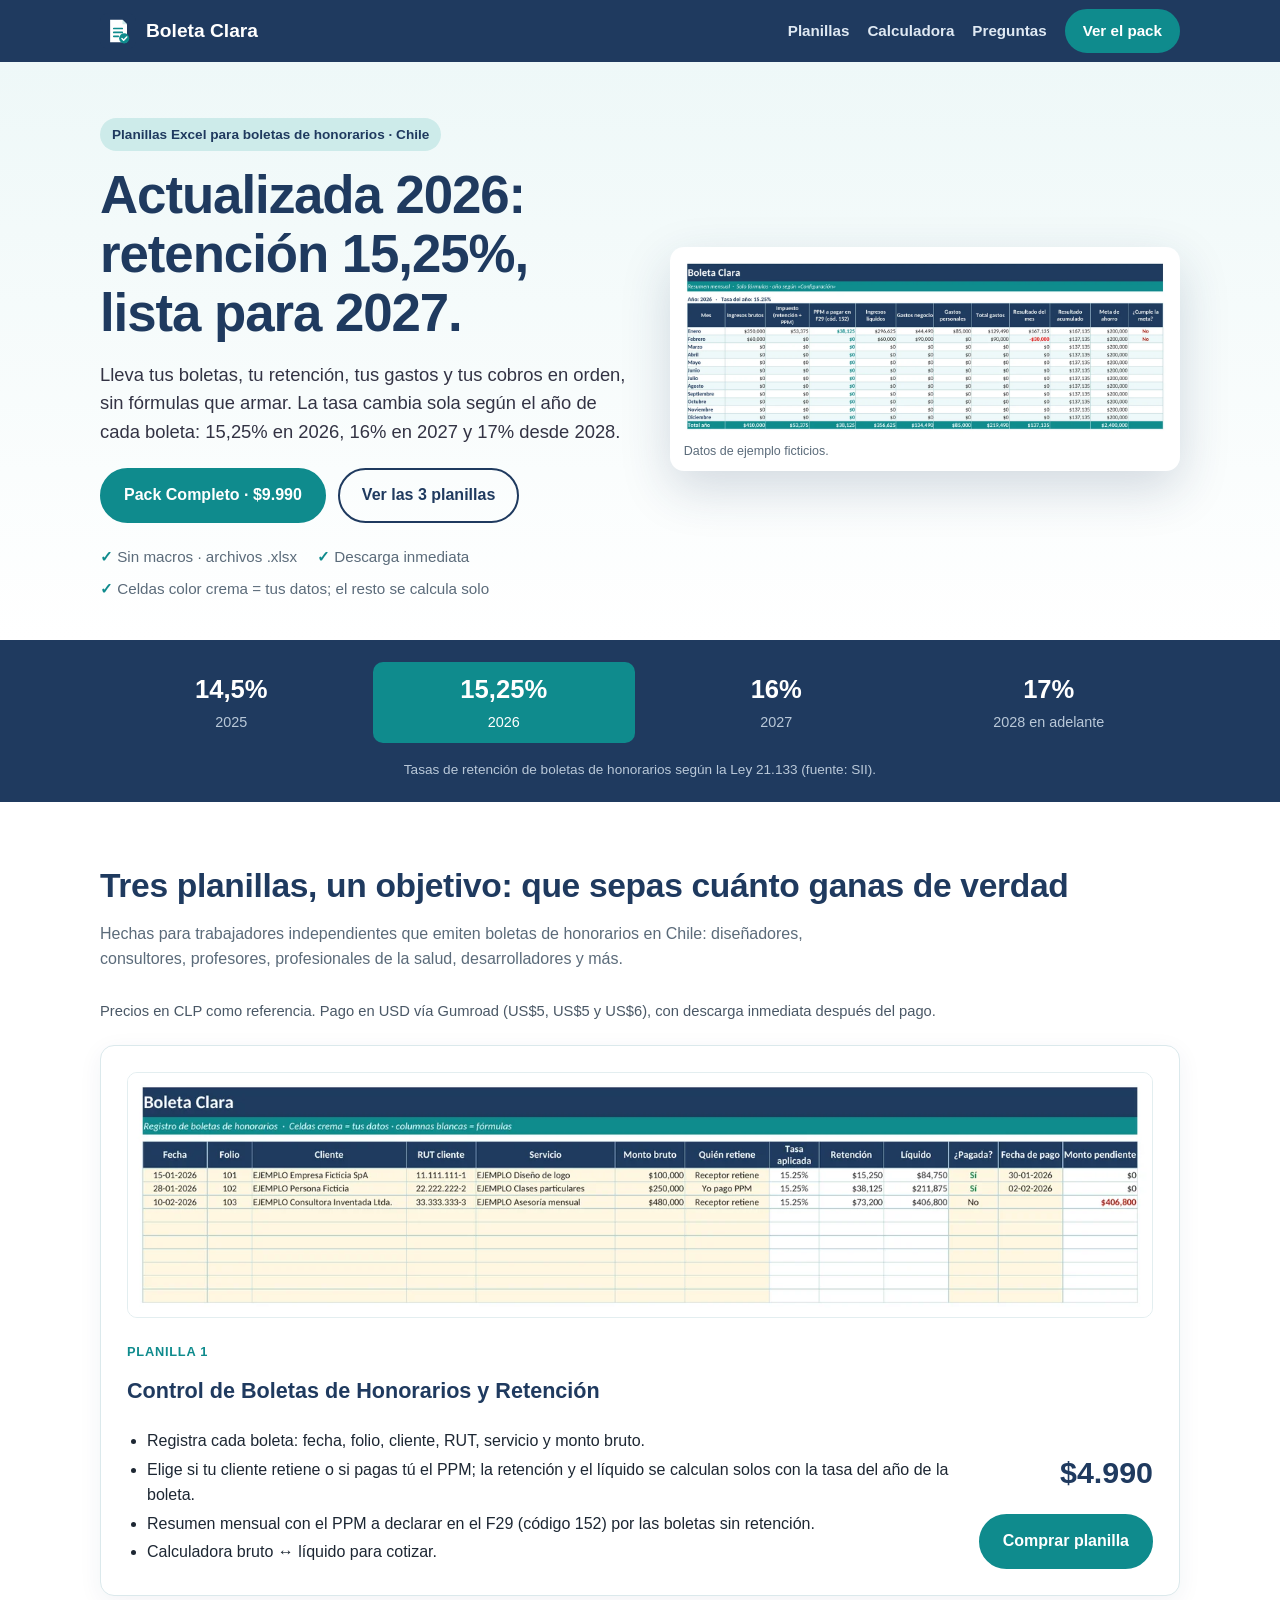
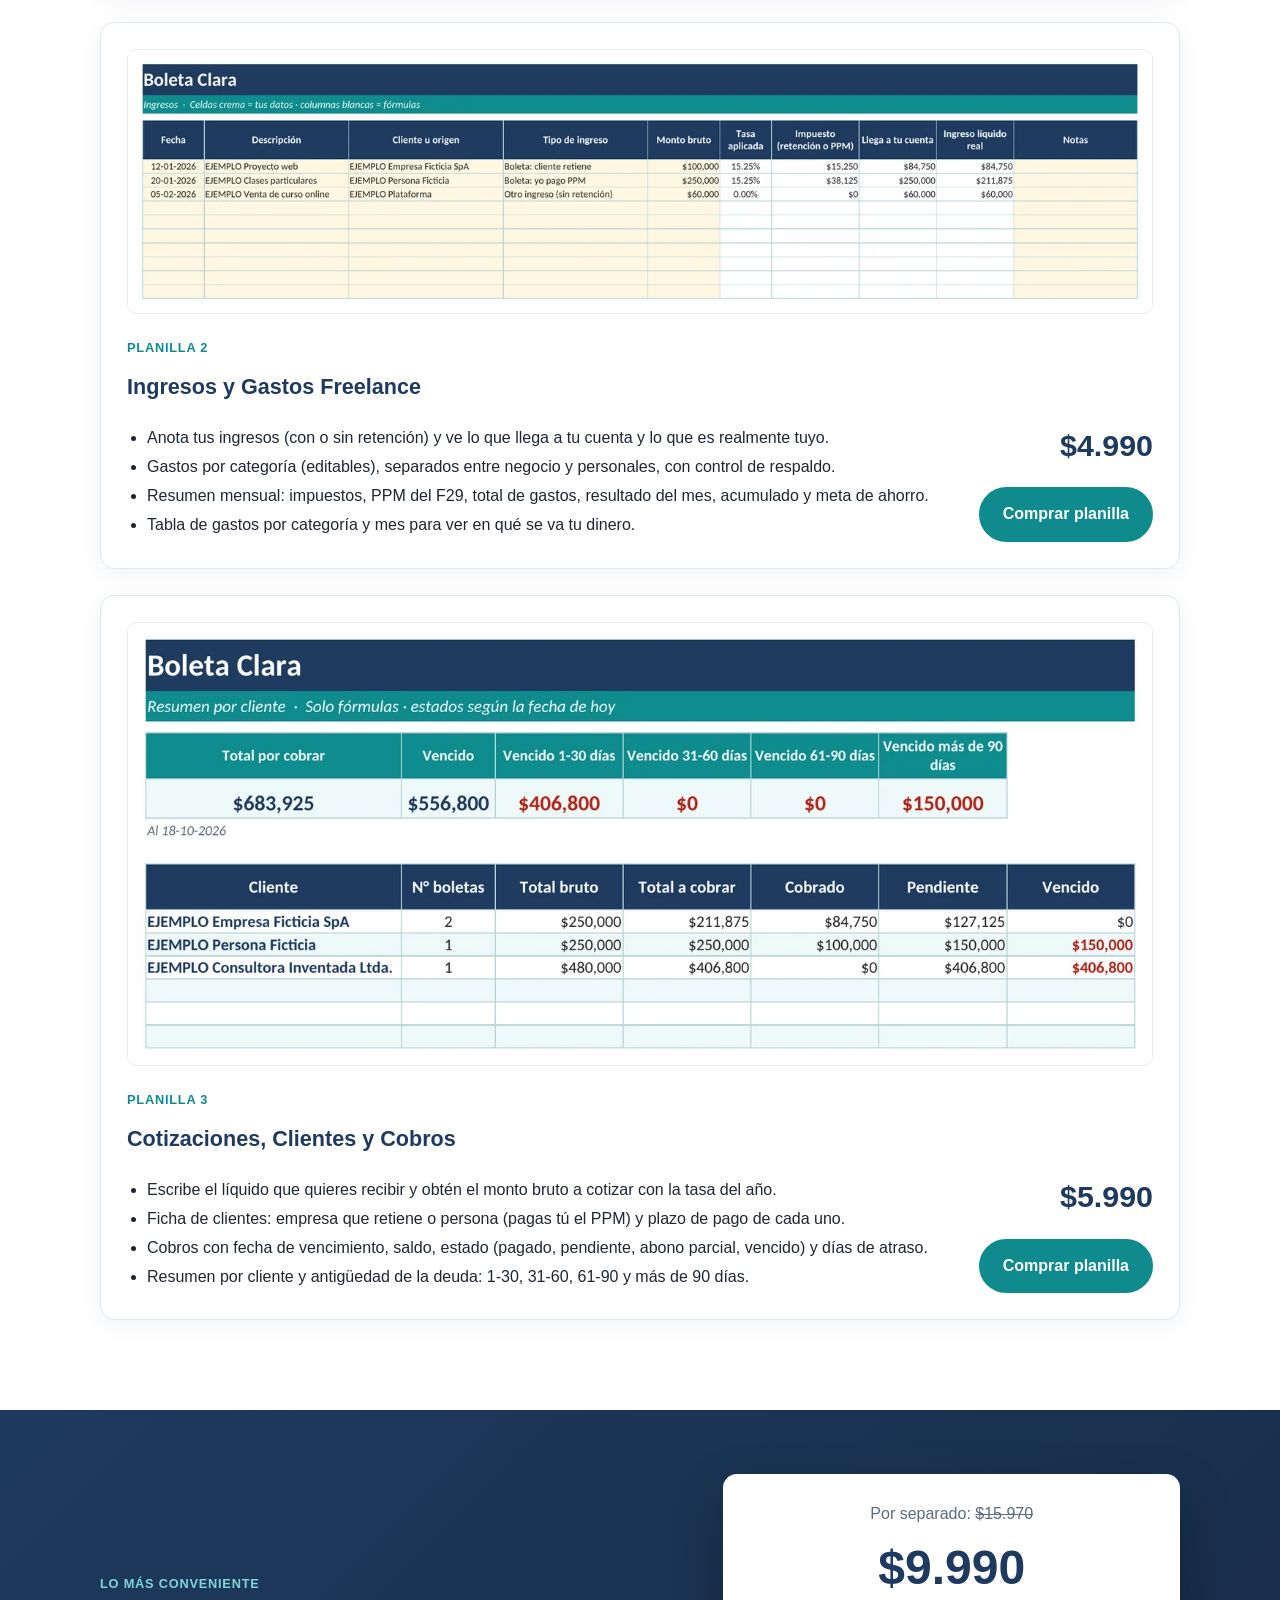
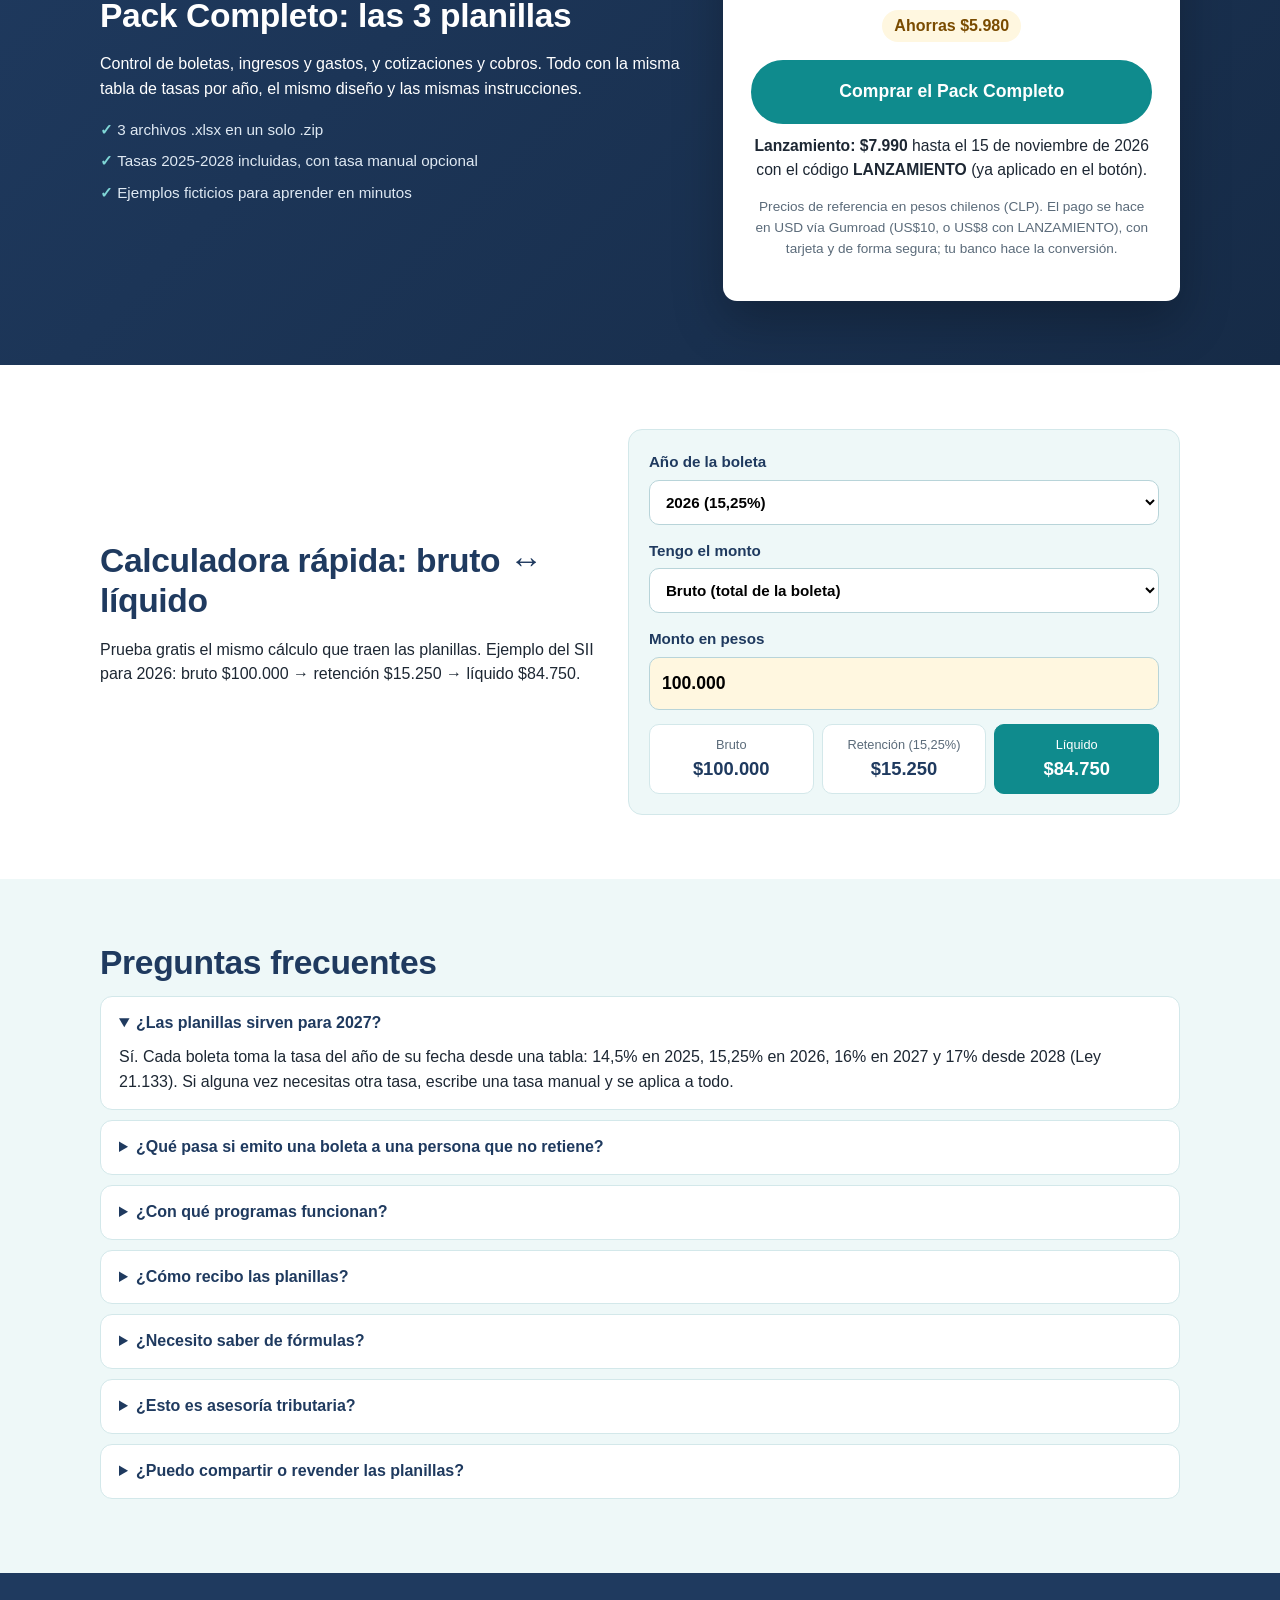
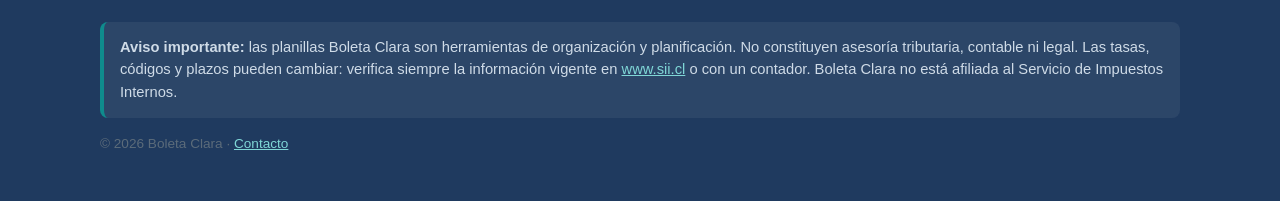
==== index.html @ db1ef675 "Boleta Clara: sitio inicial" ====
<!doctype html>
<html lang="es-CL">
<head>
<meta charset="utf-8">
<meta name="viewport" content="width=device-width, initial-scale=1">
<title>Planillas Excel para boletas de honorarios 2026 | Boleta Clara</title>
<meta name="description" content="Planillas Excel en español para trabajadores independientes en Chile: control de boletas de honorarios y retención 15,25% (2026), ingresos y gastos, cotizaciones y cobros. Listas para 2027.">
<meta name="keywords" content="planilla boleta de honorarios, retención honorarios 2026, calcular retención 15,25%, control de boletas excel, PPM F29 código 152, planilla ingresos y gastos freelance, cotización honorarios bruto líquido">
<meta name="robots" content="index, follow">
<meta name="theme-color" content="#1F3A5F">
<link rel="canonical" href="https://infinityprojecthq.github.io/boletaclara/">
<link rel="icon" href="favicon.svg" type="image/svg+xml">
<meta property="og:type" content="website">
<meta property="og:locale" content="es_CL">
<meta property="og:site_name" content="Boleta Clara">
<meta property="og:title" content="Boleta Clara · Planillas para boletas de honorarios 2026">
<meta property="og:description" content="Actualizada 2026: retención 15,25%, lista para 2027. Control de boletas, ingresos y gastos, cotizaciones y cobros en Excel.">
<meta property="og:url" content="https://infinityprojecthq.github.io/boletaclara/">
<meta property="og:image" content="https://infinityprojecthq.github.io/boletaclara/assets/og-image.png">
<meta property="og:image:width" content="1200">
<meta property="og:image:height" content="630">
<meta property="og:image:alt" content="Planillas Boleta Clara para boletas de honorarios">
<meta name="twitter:card" content="summary_large_image">
<meta name="twitter:title" content="Boleta Clara · Planillas para boletas de honorarios 2026">
<meta name="twitter:description" content="Actualizada 2026: retención 15,25%, lista para 2027.">
<meta name="twitter:image" content="https://infinityprojecthq.github.io/boletaclara/assets/og-image.png">
<link rel="stylesheet" href="assets/styles.css">
<script type="application/ld+json">
{
  "@context": "https://schema.org",
  "@graph": [
    {"@type": "Organization", "name": "Boleta Clara", "url": "https://infinityprojecthq.github.io/boletaclara/", "logo": "https://infinityprojecthq.github.io/boletaclara/assets/logo.svg"},
    {"@type": "Product", "name": "Control de Boletas de Honorarios y Retención", "brand": {"@type": "Brand", "name": "Boleta Clara"},
     "image": "https://infinityprojecthq.github.io/boletaclara/assets/preview-control-honorarios.png",
     "description": "Planilla Excel para registrar boletas de honorarios, calcular la retención por año (15,25% en 2026, 16% en 2027) y el PPM del F29.",
     "offers": {"@type": "Offer", "price": "4990", "priceCurrency": "CLP", "availability": "https://schema.org/InStock", "url": "https://infinityprojecthq.github.io/boletaclara/#control-honorarios"}},
    {"@type": "Product", "name": "Ingresos y Gastos Freelance", "brand": {"@type": "Brand", "name": "Boleta Clara"},
     "image": "https://infinityprojecthq.github.io/boletaclara/assets/preview-ingresos-gastos.png",
     "description": "Planilla Excel de ingresos, gastos, impuestos y ahorro mensual para trabajadores independientes en Chile.",
     "offers": {"@type": "Offer", "price": "4990", "priceCurrency": "CLP", "availability": "https://schema.org/InStock", "url": "https://infinityprojecthq.github.io/boletaclara/#ingresos-gastos"}},
    {"@type": "Product", "name": "Cotizaciones, Clientes y Cobros", "brand": {"@type": "Brand", "name": "Boleta Clara"},
     "image": "https://infinityprojecthq.github.io/boletaclara/assets/preview-clientes-cobros.png",
     "description": "Planilla Excel para cotizar en bruto desde el líquido que quieres recibir, registrar clientes y controlar cobros y atrasos.",
     "offers": {"@type": "Offer", "price": "5990", "priceCurrency": "CLP", "availability": "https://schema.org/InStock", "url": "https://infinityprojecthq.github.io/boletaclara/#clientes-cobros"}},
    {"@type": "Product", "name": "Pack Completo Boleta Clara (3 planillas)", "brand": {"@type": "Brand", "name": "Boleta Clara"},
     "image": "https://infinityprojecthq.github.io/boletaclara/assets/og-image.png",
     "description": "Las 3 planillas Boleta Clara: control de honorarios, ingresos y gastos, cotizaciones y cobros.",
     "offers": {"@type": "Offer", "price": "9990", "priceCurrency": "CLP", "availability": "https://schema.org/InStock", "url": "https://infinityprojecthq.github.io/boletaclara/#pack"}},
    {"@type": "FAQPage", "mainEntity": [
      {"@type": "Question", "name": "¿Las planillas sirven para 2027?", "acceptedAnswer": {"@type": "Answer", "text": "Sí. La tasa de retención se toma de una tabla por año según la fecha de cada boleta: 15,25% en 2026, 16% en 2027 y 17% desde 2028 (Ley 21.133). También puedes escribir una tasa manual si la necesitas."}},
      {"@type": "Question", "name": "¿Esto es asesoría tributaria?", "acceptedAnswer": {"@type": "Answer", "text": "No. Son herramientas de organización y planificación. Verifica siempre la información vigente en sii.cl o con un contador."}},
      {"@type": "Question", "name": "¿Tienen macros?", "acceptedAnswer": {"@type": "Answer", "text": "No. Son archivos .xlsx sin macros, con fórmulas y listas desplegables."}}
    ]}
  ]
}
</script>
</head>
<body>
<a class="skip" href="#productos">Ir a los productos</a>
<header class="topbar">
  <div class="wrap topbar__in">
    <a class="brand" href="#inicio" aria-label="Boleta Clara, inicio"><img src="assets/logo.svg" alt="" width="36" height="36"><span>Boleta Clara</span></a>
    <nav class="nav" aria-label="Secciones">
      <a href="#productos">Planillas</a><a href="#calculadora">Calculadora</a><a href="#faq">Preguntas</a>
      <a class="btn btn--small" href="#pack">Ver el pack</a>
    </nav>
  </div>
</header>

<main id="inicio">
  <section class="hero">
    <div class="wrap hero__in">
      <div class="hero__text">
        <p class="pill">Planillas Excel para boletas de honorarios · Chile</p>
        <h1>Actualizada 2026: retención 15,25%, lista para 2027.</h1>
        <p class="lead">Lleva tus boletas, tu retención, tus gastos y tus cobros en orden, sin fórmulas que armar. La tasa cambia sola según el año de cada boleta: 15,25% en 2026, 16% en 2027 y 17% desde 2028.</p>
        <div class="hero__cta">
          <a class="btn" href="#pack">Pack Completo · $9.990</a>
          <a class="btn btn--ghost" href="#productos">Ver las 3 planillas</a>
        </div>
        <ul class="ticks">
          <li>Sin macros · archivos .xlsx</li><li>Descarga inmediata</li><li>Celdas color crema = tus datos; el resto se calcula solo</li>
        </ul>
      </div>
      <figure class="hero__img">
        <picture><source srcset="assets/preview-ingresos-gastos-resumen.webp" type="image/webp"><img src="assets/preview-ingresos-gastos-resumen.png" alt="Resumen mensual de la planilla Ingresos y Gastos Freelance con impuestos, PPM, gastos y resultado" width="1400" height="512"></picture>
        <figcaption>Datos de ejemplo ficticios.</figcaption>
      </figure>
    </div>
  </section>

  <section class="strip" aria-label="Tasas de retención por año">
    <div class="wrap strip__in">
      <div><strong>14,5%</strong><span>2025</span></div>
      <div class="is-now"><strong>15,25%</strong><span>2026</span></div>
      <div><strong>16%</strong><span>2027</span></div>
      <div><strong>17%</strong><span>2028 en adelante</span></div>
      <p>Tasas de retención de boletas de honorarios según la Ley 21.133 (fuente: SII).</p>
    </div>
  </section>

  <section id="productos" class="section">
    <div class="wrap">
      <h2>Tres planillas, un objetivo: que sepas cuánto ganas de verdad</h2>
      <p class="section__lead">Hechas para trabajadores independientes que emiten boletas de honorarios en Chile: diseñadores, consultores, profesores, profesionales de la salud, desarrolladores y más.</p>
      <p class="pay-note">Precios en CLP como referencia. Pago en USD vía Gumroad (US$5, US$5 y US$6), con descarga inmediata después del pago.</p>

      <article class="product" id="control-honorarios">
        <div class="product__img"><picture><source srcset="assets/preview-control-honorarios.webp" type="image/webp"><img loading="lazy" src="assets/preview-control-honorarios.png" alt="Hoja Boletas: fecha, folio, cliente, monto bruto, tasa aplicada, retención, líquido y monto pendiente" width="1400" height="334"></picture></div>
        <div class="product__body">
          <p class="tag">Planilla 1</p>
          <h3>Control de Boletas de Honorarios y Retención</h3>
          <ul>
            <li>Registra cada boleta: fecha, folio, cliente, RUT, servicio y monto bruto.</li>
            <li>Elige si tu cliente retiene o si pagas tú el PPM; la retención y el líquido se calculan solos con la tasa del año de la boleta.</li>
            <li>Resumen mensual con el PPM a declarar en el F29 (código 152) por las boletas sin retención.</li>
            <li>Calculadora bruto ↔ líquido para cotizar.</li>
          </ul>
          <div class="buy"><span class="price">$4.990</span><a class="btn" href="https://infinityproject.gumroad.com/l/control-boletas-honorarios">Comprar planilla</a></div>
        </div>
      </article>

      <article class="product product--alt" id="ingresos-gastos">
        <div class="product__img"><picture><source srcset="assets/preview-ingresos-gastos.webp" type="image/webp"><img loading="lazy" src="assets/preview-ingresos-gastos.png" alt="Hoja Ingresos con tipo de ingreso, tasa aplicada, impuesto, lo que llega a tu cuenta e ingreso líquido real" width="1400" height="360"></picture></div>
        <div class="product__body">
          <p class="tag">Planilla 2</p>
          <h3>Ingresos y Gastos Freelance</h3>
          <ul>
            <li>Anota tus ingresos (con o sin retención) y ve lo que llega a tu cuenta y lo que es realmente tuyo.</li>
            <li>Gastos por categoría (editables), separados entre negocio y personales, con control de respaldo.</li>
            <li>Resumen mensual: impuestos, PPM del F29, total de gastos, resultado del mes, acumulado y meta de ahorro.</li>
            <li>Tabla de gastos por categoría y mes para ver en qué se va tu dinero.</li>
          </ul>
          <div class="buy"><span class="price">$4.990</span><a class="btn" href="https://infinityproject.gumroad.com/l/ingresos-gastos-freelance">Comprar planilla</a></div>
        </div>
      </article>

      <article class="product" id="clientes-cobros">
        <div class="product__img"><picture><source srcset="assets/preview-clientes-cobros-resumen.webp" type="image/webp"><img loading="lazy" src="assets/preview-clientes-cobros-resumen.png" alt="Resumen por cliente con total por cobrar, vencido y antigüedad de la deuda" width="1400" height="605"></picture></div>
        <div class="product__body">
          <p class="tag">Planilla 3</p>
          <h3>Cotizaciones, Clientes y Cobros</h3>
          <ul>
            <li>Escribe el líquido que quieres recibir y obtén el monto bruto a cotizar con la tasa del año.</li>
            <li>Ficha de clientes: empresa que retiene o persona (pagas tú el PPM) y plazo de pago de cada uno.</li>
            <li>Cobros con fecha de vencimiento, saldo, estado (pagado, pendiente, abono parcial, vencido) y días de atraso.</li>
            <li>Resumen por cliente y antigüedad de la deuda: 1-30, 31-60, 61-90 y más de 90 días.</li>
          </ul>
          <div class="buy"><span class="price">$5.990</span><a class="btn" href="https://infinityproject.gumroad.com/l/cotizaciones-clientes-cobros">Comprar planilla</a></div>
        </div>
      </article>
    </div>
  </section>

  <section id="pack" class="section pack">
    <div class="wrap pack__in">
      <div>
        <p class="tag tag--light">Lo más conveniente</p>
        <h2>Pack Completo: las 3 planillas</h2>
        <p>Control de boletas, ingresos y gastos, y cotizaciones y cobros. Todo con la misma tabla de tasas por año, el mismo diseño y las mismas instrucciones.</p>
        <ul class="ticks ticks--light"><li>3 archivos .xlsx en un solo .zip</li><li>Tasas 2025-2028 incluidas, con tasa manual opcional</li><li>Ejemplos ficticios para aprender en minutos</li></ul>
      </div>
      <div class="pack__card">
        <p class="pack__old">Por separado: <s>$15.970</s></p>
        <p class="pack__price">$9.990</p>
        <p class="pack__save">Ahorras $5.980</p>
        <a class="btn btn--big" href="https://infinityproject.gumroad.com/l/pack-completo?code=LANZAMIENTO">Comprar el Pack Completo</a>
        <p class="pack__launch"><strong>Lanzamiento: $7.990</strong> hasta el 15 de noviembre de 2026 con el código <strong>LANZAMIENTO</strong> (ya aplicado en el botón).</p>
        <p class="small">Precios de referencia en pesos chilenos (CLP). El pago se hace en USD vía Gumroad (US$10, o US$8 con LANZAMIENTO), con tarjeta y de forma segura; tu banco hace la conversión.</p>
      </div>
    </div>
  </section>

  <section id="calculadora" class="section">
    <div class="wrap calc">
      <div>
        <h2>Calculadora rápida: bruto ↔ líquido</h2>
        <p>Prueba gratis el mismo cálculo que traen las planillas. Ejemplo del SII para 2026: bruto $100.000 → retención $15.250 → líquido $84.750.</p>
      </div>
      <form class="calc__form" onsubmit="return false" aria-label="Calculadora de boleta de honorarios">
        <label>Año de la boleta
          <select id="c-year"><option value="2025">2025 (14,5%)</option><option value="2026" selected>2026 (15,25%)</option><option value="2027">2027 (16%)</option><option value="2028">2028 o después (17%)</option></select>
        </label>
        <label>Tengo el monto
          <select id="c-mode"><option value="gross">Bruto (total de la boleta)</option><option value="net">Líquido (lo que quiero recibir)</option></select>
        </label>
        <label>Monto en pesos
          <input id="c-amount" type="text" inputmode="numeric" value="100.000" autocomplete="off">
        </label>
        <output id="c-out" class="calc__out" aria-live="polite"></output>
      </form>
    </div>
  </section>

  <section id="faq" class="section section--soft">
    <div class="wrap faq">
      <h2>Preguntas frecuentes</h2>
      <details open><summary>¿Las planillas sirven para 2027?</summary><p>Sí. Cada boleta toma la tasa del año de su fecha desde una tabla: 14,5% en 2025, 15,25% en 2026, 16% en 2027 y 17% desde 2028 (Ley 21.133). Si alguna vez necesitas otra tasa, escribe una tasa manual y se aplica a todo.</p></details>
      <details><summary>¿Qué pasa si emito una boleta a una persona que no retiene?</summary><p>Marcas «Yo pago PPM». La planilla separa ese monto y lo suma en el resumen mensual como PPM a declarar y pagar en tu Formulario 29 (código 152).</p></details>
      <details><summary>¿Con qué programas funcionan?</summary><p>Son archivos .xlsx sin macros, hechos para Microsoft Excel. También se abren en LibreOffice Calc y puedes subirlos a Google Sheets; algunos formatos pueden verse un poco distinto.</p></details>
      <details><summary>¿Cómo recibo las planillas?</summary><p>El pago se hace en Gumroad, en dólares (USD), y ahí mismo recibes el enlace de descarga, también por correo. Las planillas vienen con instrucciones en español y filas de ejemplo ficticias que puedes borrar.</p></details>
      <details><summary>¿Necesito saber de fórmulas?</summary><p>No. Escribes solo en las celdas color crema; las tasas, retenciones, resúmenes y estados se calculan solos.</p></details>
      <details><summary>¿Esto es asesoría tributaria?</summary><p>No. Son herramientas de organización y planificación. Revisa siempre la información vigente en <a href="https://www.sii.cl" rel="noopener" target="_blank">sii.cl</a> o con un contador antes de declarar o pagar impuestos.</p></details>
      <details><summary>¿Puedo compartir o revender las planillas?</summary><p>Son para tu uso personal o el de tu negocio. Por favor no las compartas ni las revendas.</p></details>
    </div>
  </section>
</main>

<footer class="footer">
  <div class="wrap">
    <p class="disclaimer"><strong>Aviso importante:</strong> las planillas Boleta Clara son herramientas de organización y planificación. No constituyen asesoría tributaria, contable ni legal. Las tasas, códigos y plazos pueden cambiar: verifica siempre la información vigente en <a href="https://www.sii.cl" rel="noopener" target="_blank">www.sii.cl</a> o con un contador. Boleta Clara no está afiliada al Servicio de Impuestos Internos.</p>
    <p class="small">© <span id="y">2026</span> Boleta Clara · <a href="mailto:infinityprojecthq@gmail.com">Contacto</a></p>
  </div>
</footer>
<script src="assets/calc.js" defer></script>
</body>
</html>
---- assets/styles.css ----
:root{--navy:#1F3A5F;--navy-d:#162B47;--teal:#0F8B8D;--teal-l:#CDEBEA;--teal-xl:#EEF8F8;--cream:#FFF7E0;--ink:#1d2733;--grey:#5B6B7A;--r:14px}
*{box-sizing:border-box}html{scroll-behavior:smooth}
body{margin:0;font-family:Inter,"Segoe UI",Roboto,Helvetica,Arial,sans-serif;color:var(--ink);line-height:1.55;background:#fff}
img{max-width:100%;height:auto;display:block}a{color:var(--teal)}
.wrap{max-width:1120px;margin:0 auto;padding:0 20px}
.skip{position:absolute;left:-999px}.skip:focus{left:8px;top:8px;background:#fff;padding:8px;z-index:9}
.topbar{position:sticky;top:0;z-index:5;background:var(--navy);color:#fff}
.topbar__in{display:flex;align-items:center;justify-content:space-between;height:62px}
.brand{display:flex;align-items:center;gap:10px;color:#fff;text-decoration:none;font-weight:800;font-size:1.2rem}
.nav{display:flex;align-items:center;gap:18px}.nav a{color:#dfe9f3;text-decoration:none;font-weight:600;font-size:.95rem}
.nav a:hover{color:#fff}
.btn{display:inline-block;background:var(--teal);color:#fff!important;text-decoration:none;font-weight:700;padding:13px 22px;border-radius:999px;border:2px solid var(--teal);transition:.15s}
.btn:hover{background:#0c7476;border-color:#0c7476;transform:translateY(-1px)}
.btn--ghost{background:transparent;color:var(--navy)!important;border-color:var(--navy)}.btn--ghost:hover{background:var(--navy);color:#fff!important}
.btn--small{padding:8px 16px;font-size:.9rem}.btn--big{padding:16px 28px;font-size:1.1rem;width:100%;text-align:center}
.hero{background:linear-gradient(180deg,var(--teal-xl),#fff);padding:56px 0 40px}
.hero__in{display:grid;grid-template-columns:1fr;gap:34px}
.pill{display:inline-block;background:var(--teal-l);color:var(--navy);font-weight:700;font-size:.85rem;padding:6px 12px;border-radius:999px;margin:0 0 14px}
h1{font-size:clamp(2rem,4.6vw,3.3rem);line-height:1.12;color:var(--navy);margin:0 0 16px;letter-spacing:-.02em}
h2{font-size:clamp(1.5rem,3vw,2.1rem);color:var(--navy);line-height:1.2;margin:0 0 12px;letter-spacing:-.01em}
h3{font-size:1.35rem;color:var(--navy);margin:4px 0 10px}
.lead{font-size:1.15rem;color:#334;max-width:46em}
.hero__cta{display:flex;flex-wrap:wrap;gap:12px;margin:22px 0}
.ticks{list-style:none;padding:0;margin:0;display:flex;flex-wrap:wrap;gap:8px 20px;color:var(--grey);font-size:.95rem}
.ticks li::before{content:"✓ ";color:var(--teal);font-weight:800}
.ticks--light{color:#dfe9f3;flex-direction:column}.ticks--light li::before{color:#7fd6d6}
.hero__img{margin:0;background:#fff;border-radius:var(--r);box-shadow:0 18px 50px rgba(31,58,95,.18);padding:10px;overflow:hidden}
.hero__img figcaption{font-size:.78rem;color:var(--grey);padding:6px 4px 0}
.strip{background:var(--navy);color:#fff;padding:22px 0}
.strip__in{display:grid;grid-template-columns:repeat(4,1fr);gap:10px;text-align:center}
.strip__in div{padding:8px;border-radius:10px}.strip__in strong{display:block;font-size:1.6rem}.strip__in span{color:#b9c8d8;font-size:.9rem}
.strip__in .is-now{background:var(--teal)}.strip__in .is-now span{color:#fff}
.strip__in p{grid-column:1/-1;margin:6px 0 0;font-size:.85rem;color:#b9c8d8}
.section{padding:64px 0}.section--soft{background:var(--teal-xl)}.section__lead{color:var(--grey);max-width:48em;margin-bottom:34px}
.product{display:grid;grid-template-columns:1fr;gap:24px;align-items:center;background:#fff;border:1px solid #dbe9ec;border-radius:var(--r);padding:20px;margin:0 0 26px;box-shadow:0 6px 24px rgba(31,58,95,.06)}
.product__img{border-radius:10px;overflow:hidden;border:1px solid #e3eef0}
.product ul{padding-left:20px;margin:0 0 18px}.product li{margin:4px 0}
.tag{display:inline-block;margin:0;font-size:.8rem;font-weight:800;text-transform:uppercase;letter-spacing:.06em;color:var(--teal)}
.tag--light{color:#7fd6d6}
.buy{display:flex;align-items:center;gap:18px;flex-wrap:wrap}
.price{font-size:1.9rem;font-weight:800;color:var(--navy)}
.pack{background:linear-gradient(135deg,var(--navy),var(--navy-d));color:#fff}.pack h2{color:#fff}
.pack__in{display:grid;grid-template-columns:1fr;gap:30px;align-items:center}
.pack__card{background:#fff;color:var(--ink);border-radius:var(--r);padding:28px;text-align:center;box-shadow:0 20px 50px rgba(0,0,0,.25)}
.pack__old{margin:0;color:var(--grey)}.pack__price{font-size:3rem;font-weight:800;color:var(--navy);margin:4px 0}
.pack__save{display:inline-block;background:var(--cream);color:#7A4B00;font-weight:800;padding:4px 12px;border-radius:999px;margin:0 0 18px}
.small{font-size:.85rem;color:var(--grey)}
.calc{display:grid;grid-template-columns:1fr;gap:26px}
.calc__form{background:var(--teal-xl);border:1px solid #d3e8ea;border-radius:var(--r);padding:20px;display:grid;gap:14px}
.calc__form label{display:grid;gap:6px;font-weight:700;color:var(--navy);font-size:.95rem}
.calc__form select,.calc__form input{font:inherit;padding:12px;border:1px solid #b8d4d9;border-radius:10px;background:#fff;width:100%}
.calc__form input{background:var(--cream);font-weight:700;font-size:1.1rem}
.calc__out{display:grid;grid-template-columns:repeat(3,1fr);gap:8px}
.calc__out div{background:#fff;border-radius:10px;padding:10px;text-align:center;border:1px solid #d3e8ea}
.calc__out span{display:block;font-size:.8rem;color:var(--grey)}.calc__out b{font-size:1.15rem;color:var(--navy)}
.calc__out .is-net{background:var(--teal);border-color:var(--teal)}.calc__out .is-net span,.calc__out .is-net b{color:#fff}
.faq details{background:#fff;border:1px solid #d3e8ea;border-radius:12px;padding:14px 18px;margin:10px 0}
.faq summary{cursor:pointer;font-weight:700;color:var(--navy)}.faq details p{margin:10px 0 0}
.footer{background:var(--navy);color:#cfdbe7;padding:34px 0;font-size:.92rem}.footer a{color:#7fd6d6}
.disclaimer{background:rgba(255,255,255,.06);border-left:4px solid var(--teal);padding:14px 16px;border-radius:8px}
@media (min-width:860px){
  .hero__in{grid-template-columns:1.05fr 1fr;align-items:center}
  .product{grid-template-columns:1fr;padding:26px}.product__body{display:grid;grid-template-columns:1fr auto;gap:8px 30px;align-items:end}.product__body .tag,.product__body h3{grid-column:1/-1}.product__body ul{margin:0}.buy{flex-direction:column;align-items:flex-end}
  .pack__in{grid-template-columns:1.3fr 1fr}.calc{grid-template-columns:1fr 1.1fr;align-items:center}
}
@media (max-width:640px){
  .nav a:not(.btn){display:none}.strip__in{grid-template-columns:repeat(2,1fr)}.strip__in strong{font-size:1.3rem}
  .calc__out{grid-template-columns:1fr}.hero{padding-top:34px}
}

.pay-note{margin:-6px 0 22px;font-size:.92rem;color:#4a5866}
.pack__launch{margin:10px 0 14px;font-size:.98rem}
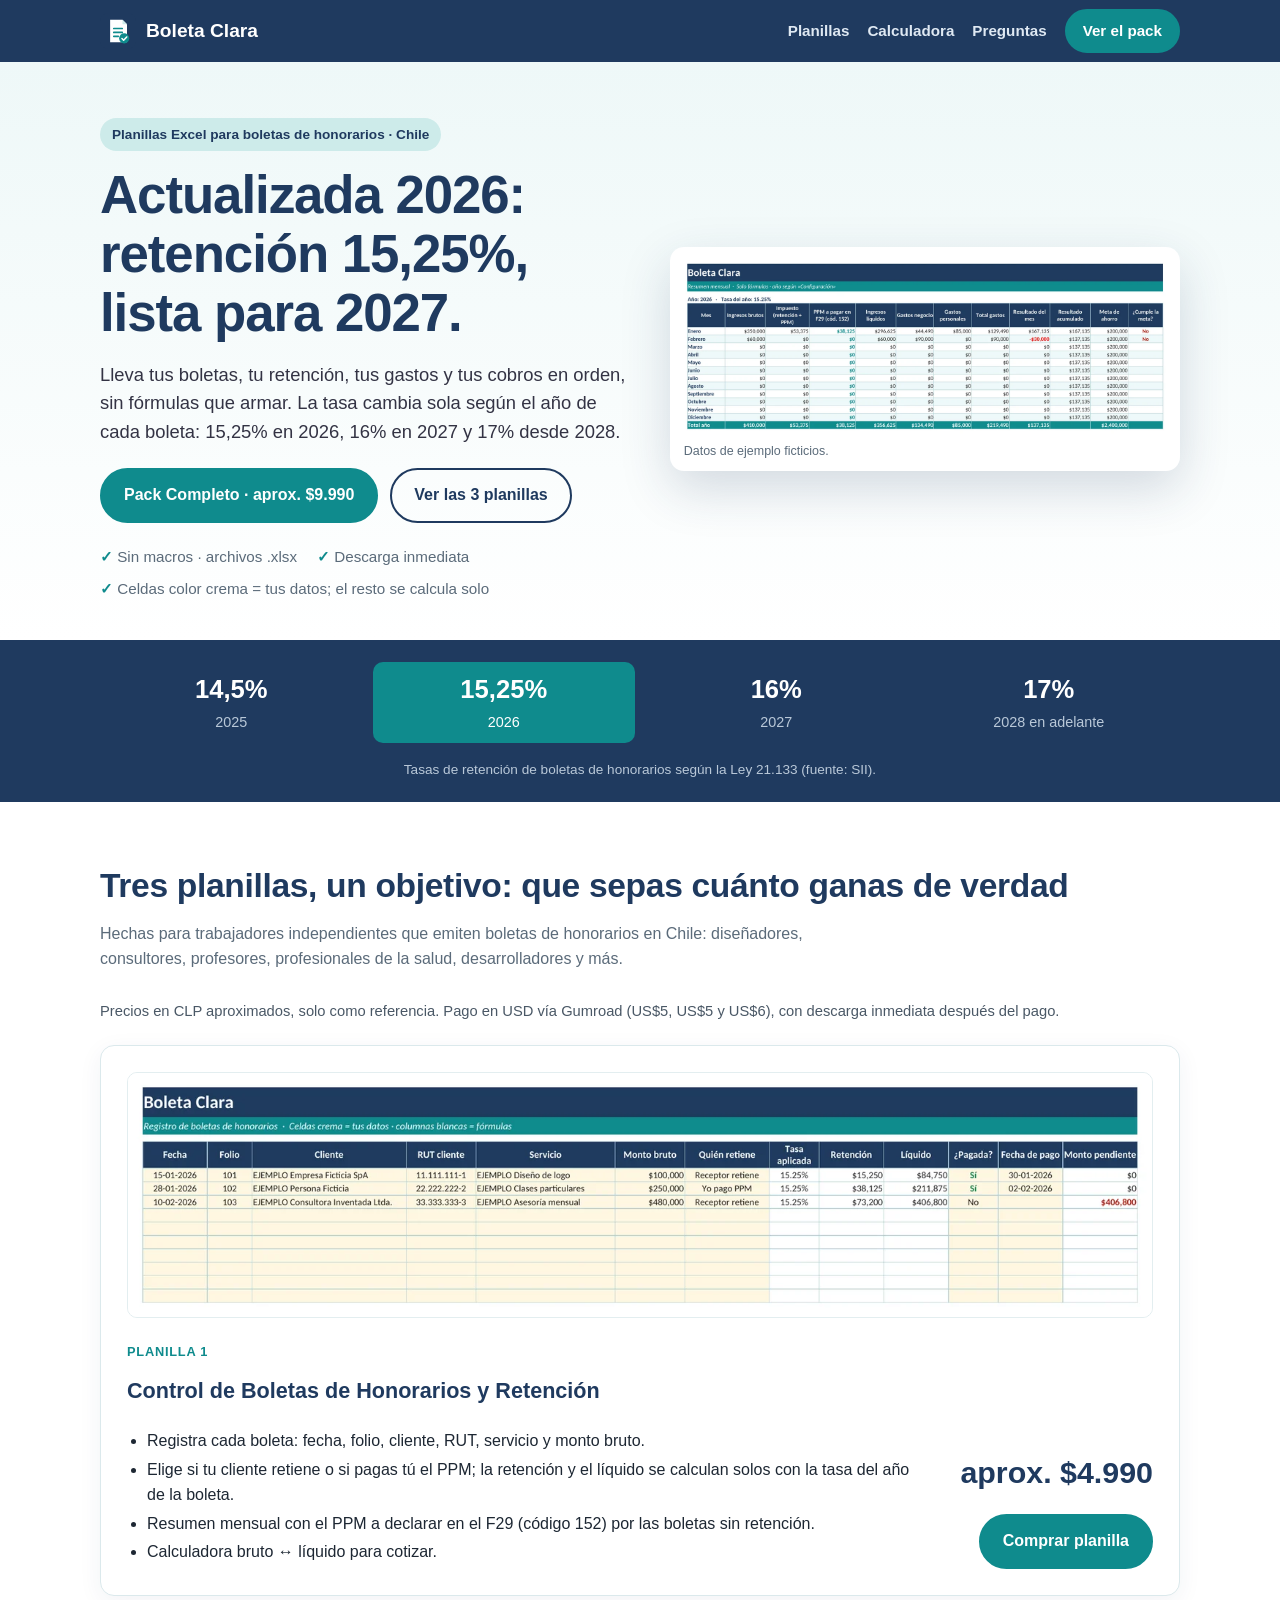
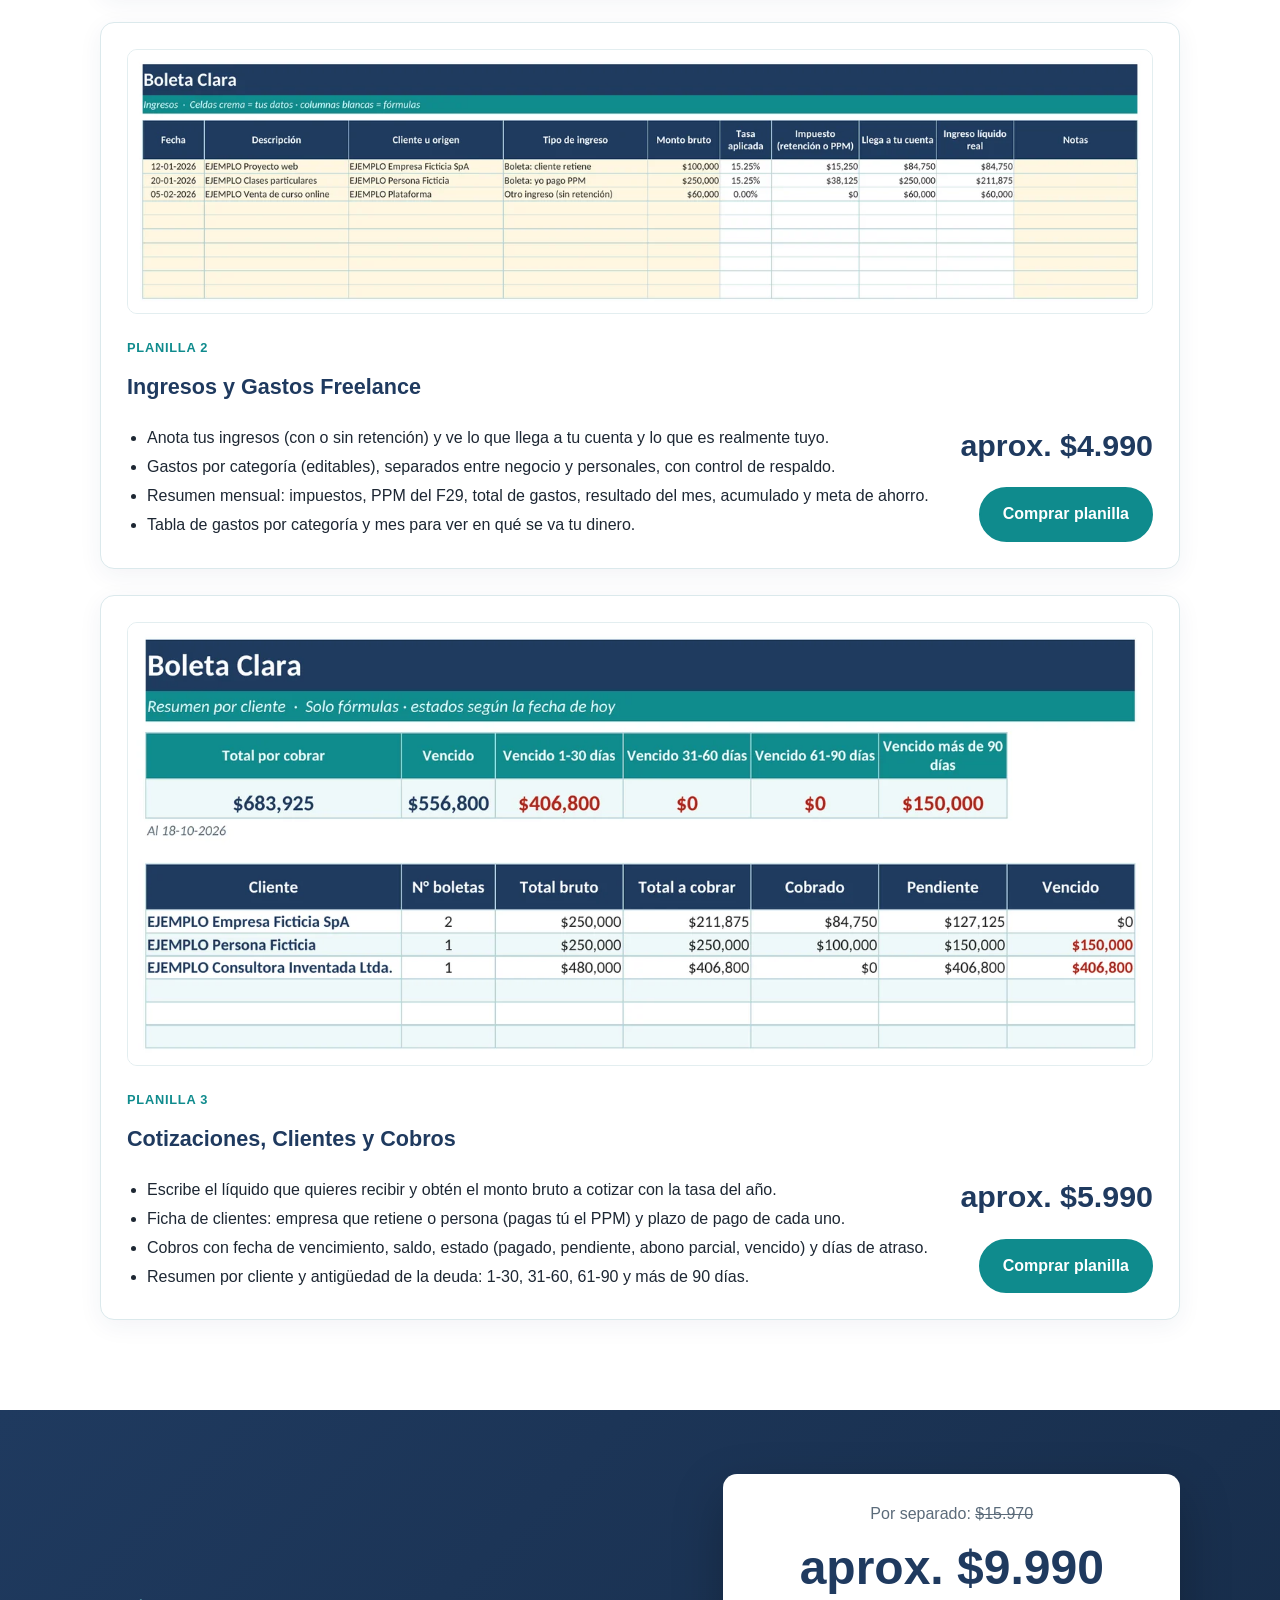
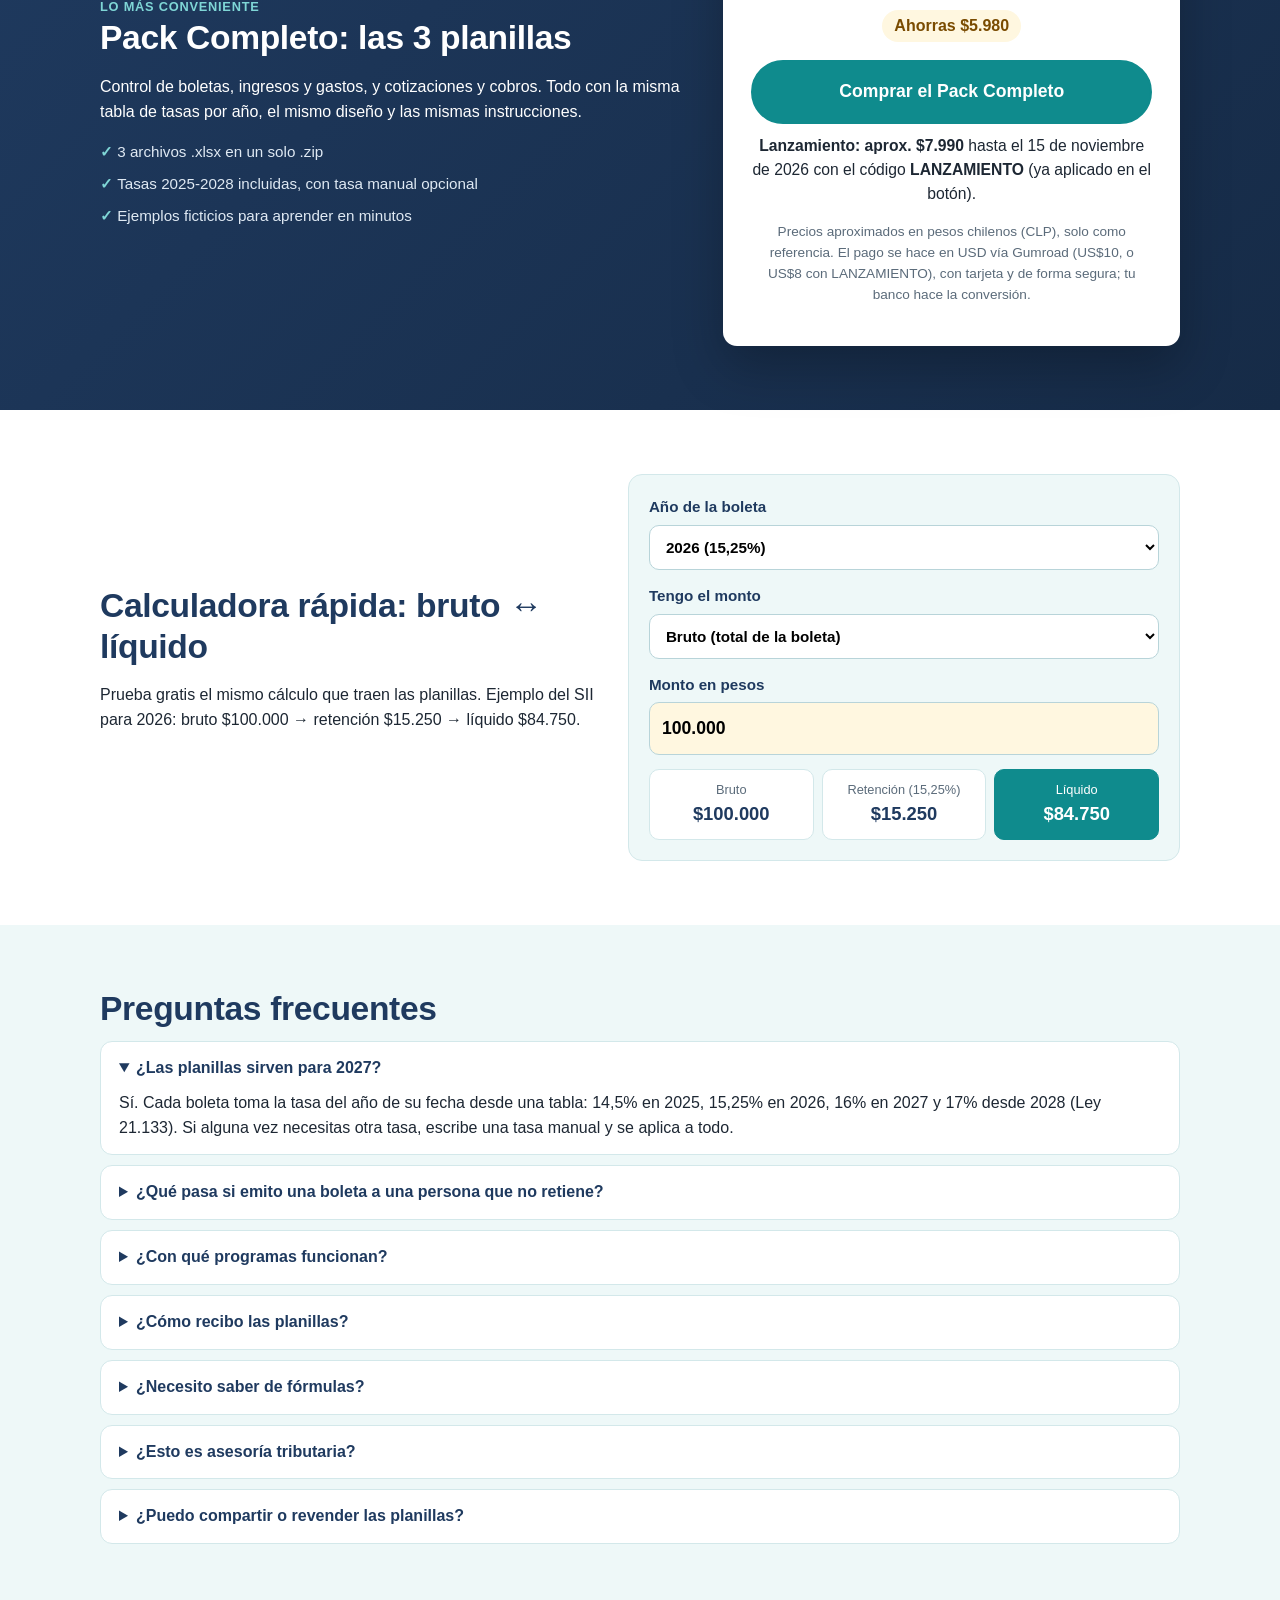
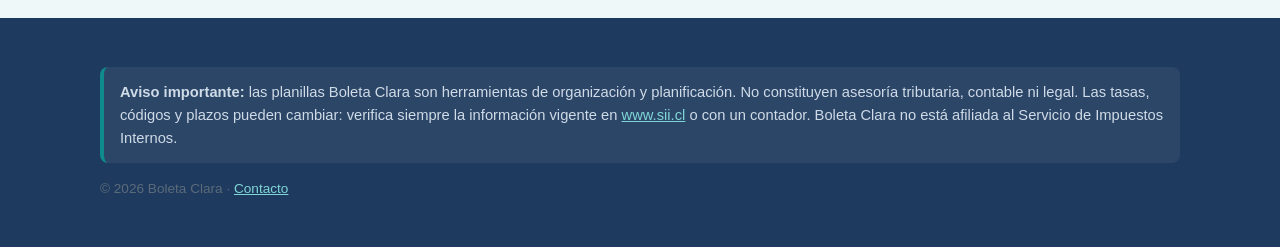
==== commit 8755a8af: "Precios CLP marcados como aproximados" ====
--- a/index.html
+++ b/index.html
@@ -75,7 +75,7 @@
         <h1>Actualizada 2026: retención 15,25%, lista para 2027.</h1>
         <p class="lead">Lleva tus boletas, tu retención, tus gastos y tus cobros en orden, sin fórmulas que armar. La tasa cambia sola según el año de cada boleta: 15,25% en 2026, 16% en 2027 y 17% desde 2028.</p>
         <div class="hero__cta">
-          <a class="btn" href="#pack">Pack Completo · $9.990</a>
+          <a class="btn" href="#pack">Pack Completo · aprox. $9.990</a>
           <a class="btn btn--ghost" href="#productos">Ver las 3 planillas</a>
         </div>
         <ul class="ticks">
@@ -103,7 +103,7 @@
     <div class="wrap">
       <h2>Tres planillas, un objetivo: que sepas cuánto ganas de verdad</h2>
       <p class="section__lead">Hechas para trabajadores independientes que emiten boletas de honorarios en Chile: diseñadores, consultores, profesores, profesionales de la salud, desarrolladores y más.</p>
-      <p class="pay-note">Precios en CLP como referencia. Pago en USD vía Gumroad (US$5, US$5 y US$6), con descarga inmediata después del pago.</p>
+      <p class="pay-note">Precios en CLP aproximados, solo como referencia. Pago en USD vía Gumroad (US$5, US$5 y US$6), con descarga inmediata después del pago.</p>
 
       <article class="product" id="control-honorarios">
         <div class="product__img"><picture><source srcset="assets/preview-control-honorarios.webp" type="image/webp"><img loading="lazy" src="assets/preview-control-honorarios.png" alt="Hoja Boletas: fecha, folio, cliente, monto bruto, tasa aplicada, retención, líquido y monto pendiente" width="1400" height="334"></picture></div>
@@ -116,7 +116,7 @@
             <li>Resumen mensual con el PPM a declarar en el F29 (código 152) por las boletas sin retención.</li>
             <li>Calculadora bruto ↔ líquido para cotizar.</li>
           </ul>
-          <div class="buy"><span class="price">$4.990</span><a class="btn" href="https://infinityproject.gumroad.com/l/control-boletas-honorarios">Comprar planilla</a></div>
+          <div class="buy"><span class="price">aprox. $4.990</span><a class="btn" href="https://infinityproject.gumroad.com/l/control-boletas-honorarios">Comprar planilla</a></div>
         </div>
       </article>
 
@@ -131,7 +131,7 @@
             <li>Resumen mensual: impuestos, PPM del F29, total de gastos, resultado del mes, acumulado y meta de ahorro.</li>
             <li>Tabla de gastos por categoría y mes para ver en qué se va tu dinero.</li>
           </ul>
-          <div class="buy"><span class="price">$4.990</span><a class="btn" href="https://infinityproject.gumroad.com/l/ingresos-gastos-freelance">Comprar planilla</a></div>
+          <div class="buy"><span class="price">aprox. $4.990</span><a class="btn" href="https://infinityproject.gumroad.com/l/ingresos-gastos-freelance">Comprar planilla</a></div>
         </div>
       </article>
 
@@ -146,7 +146,7 @@
             <li>Cobros con fecha de vencimiento, saldo, estado (pagado, pendiente, abono parcial, vencido) y días de atraso.</li>
             <li>Resumen por cliente y antigüedad de la deuda: 1-30, 31-60, 61-90 y más de 90 días.</li>
           </ul>
-          <div class="buy"><span class="price">$5.990</span><a class="btn" href="https://infinityproject.gumroad.com/l/cotizaciones-clientes-cobros">Comprar planilla</a></div>
+          <div class="buy"><span class="price">aprox. $5.990</span><a class="btn" href="https://infinityproject.gumroad.com/l/cotizaciones-clientes-cobros">Comprar planilla</a></div>
         </div>
       </article>
     </div>
@@ -162,11 +162,11 @@
       </div>
       <div class="pack__card">
         <p class="pack__old">Por separado: <s>$15.970</s></p>
-        <p class="pack__price">$9.990</p>
+        <p class="pack__price">aprox. $9.990</p>
         <p class="pack__save">Ahorras $5.980</p>
         <a class="btn btn--big" href="https://infinityproject.gumroad.com/l/pack-completo?code=LANZAMIENTO">Comprar el Pack Completo</a>
-        <p class="pack__launch"><strong>Lanzamiento: $7.990</strong> hasta el 15 de noviembre de 2026 con el código <strong>LANZAMIENTO</strong> (ya aplicado en el botón).</p>
-        <p class="small">Precios de referencia en pesos chilenos (CLP). El pago se hace en USD vía Gumroad (US$10, o US$8 con LANZAMIENTO), con tarjeta y de forma segura; tu banco hace la conversión.</p>
+        <p class="pack__launch"><strong>Lanzamiento: aprox. $7.990</strong> hasta el 15 de noviembre de 2026 con el código <strong>LANZAMIENTO</strong> (ya aplicado en el botón).</p>
+        <p class="small">Precios aproximados en pesos chilenos (CLP), solo como referencia. El pago se hace en USD vía Gumroad (US$10, o US$8 con LANZAMIENTO), con tarjeta y de forma segura; tu banco hace la conversión.</p>
       </div>
     </div>
   </section>
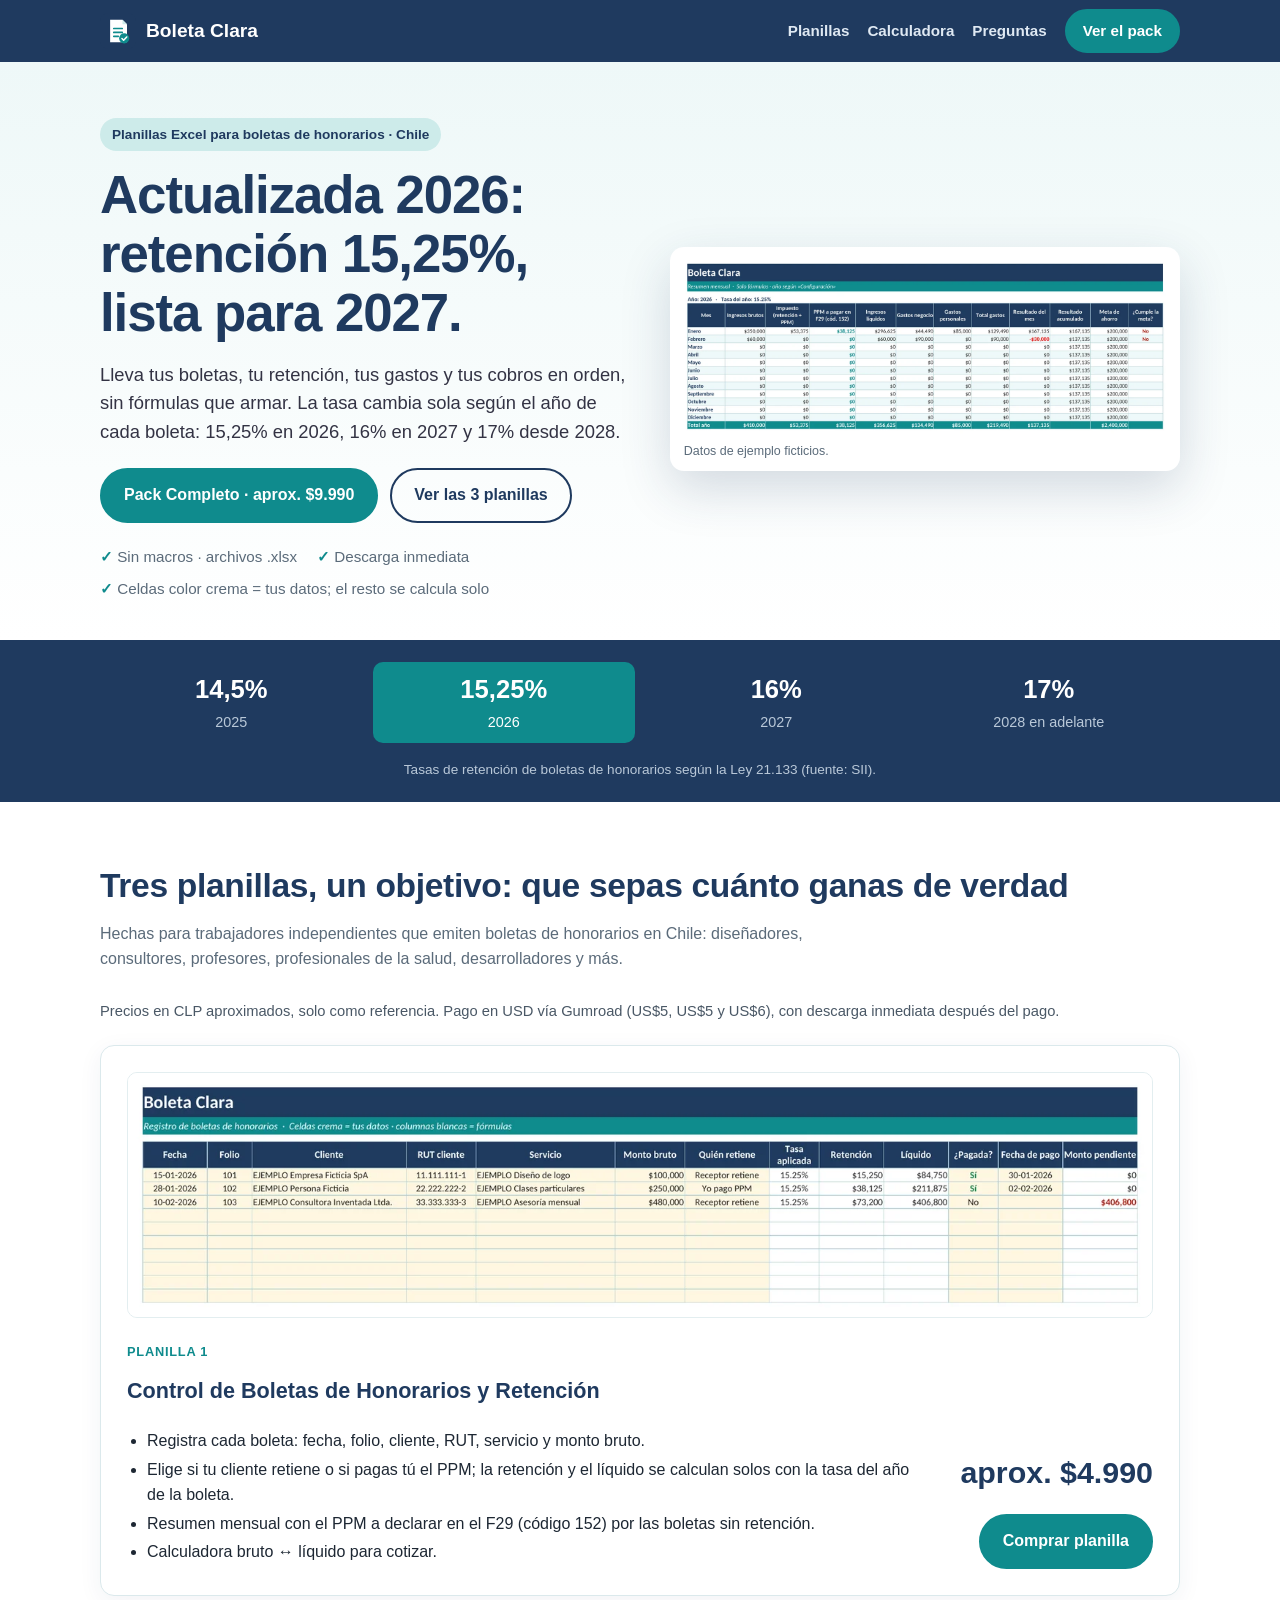
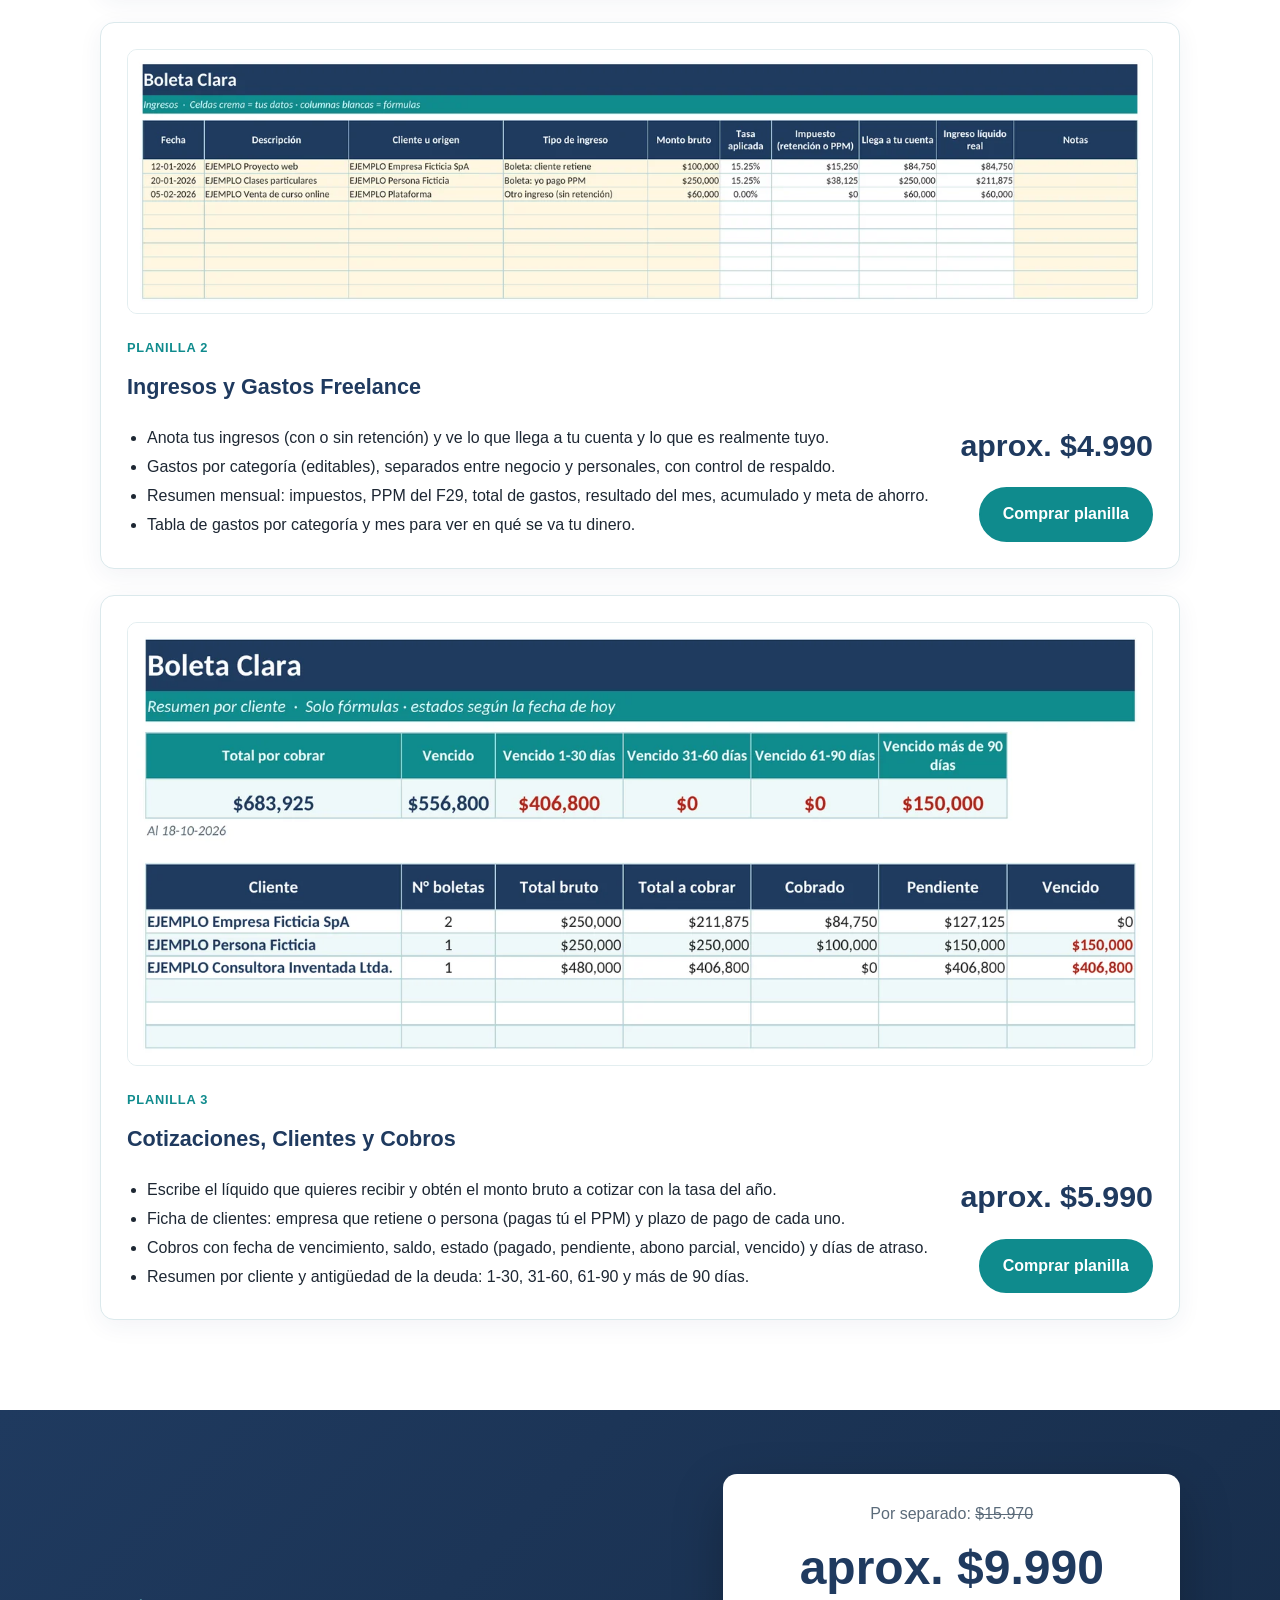
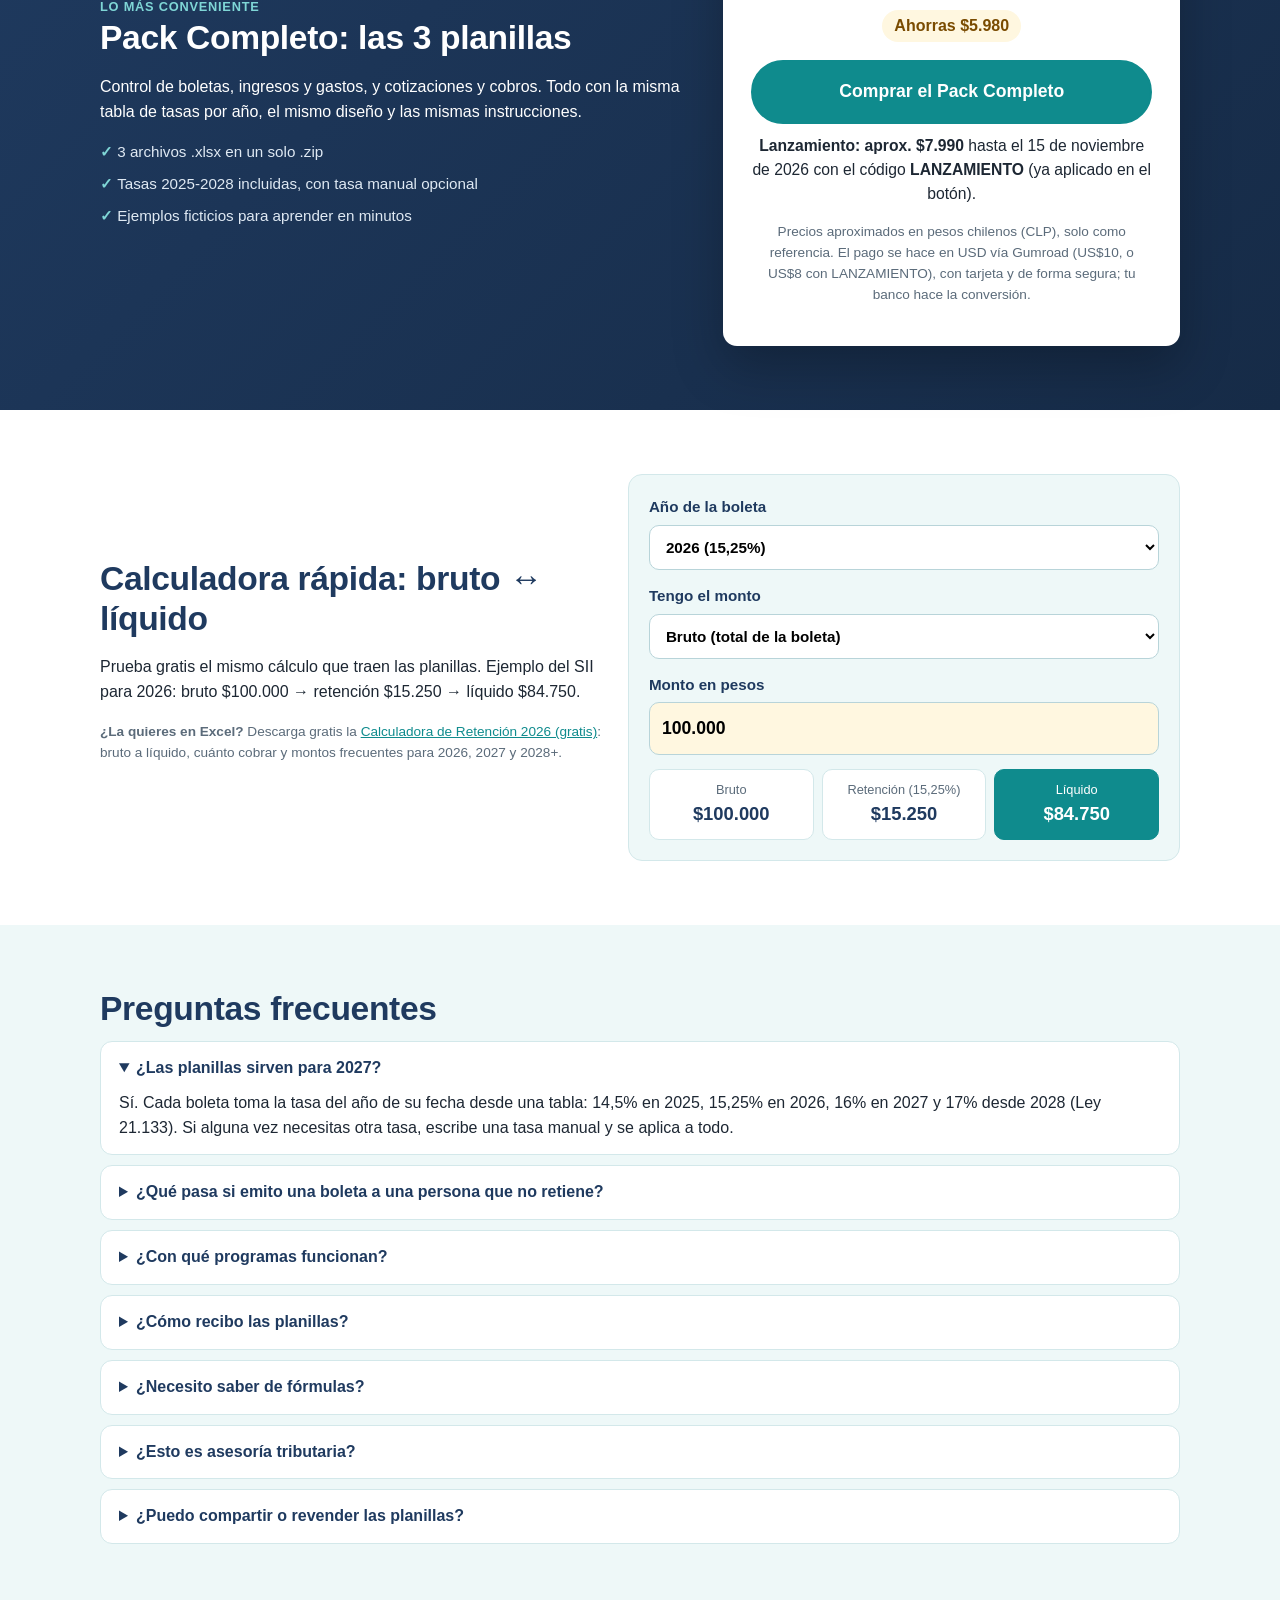
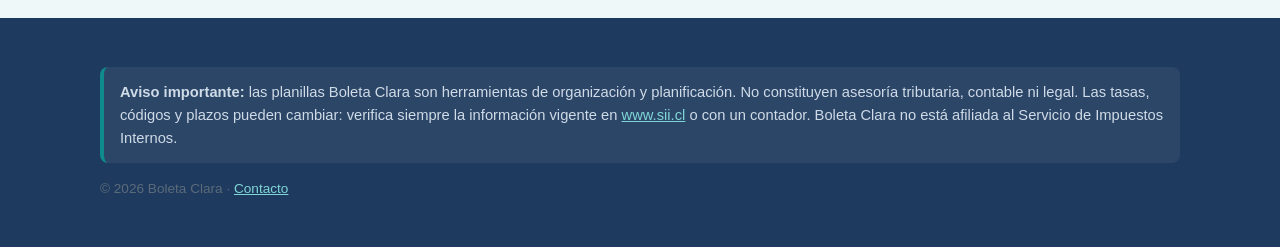
==== commit 78d65df2: "Enlace a la calculadora gratis en Excel" ====
--- a/index.html
+++ b/index.html
@@ -176,6 +176,7 @@
       <div>
         <h2>Calculadora rápida: bruto ↔ líquido</h2>
         <p>Prueba gratis el mismo cálculo que traen las planillas. Ejemplo del SII para 2026: bruto $100.000 → retención $15.250 → líquido $84.750.</p>
+        <p class="small"><strong>¿La quieres en Excel?</strong> Descarga gratis la <a href="https://infinityproject.gumroad.com/l/calculadora-retencion-gratis?utm_source=site&amp;utm_medium=calculadora&amp;utm_campaign=lite">Calculadora de Retención 2026 (gratis)</a>: bruto a líquido, cuánto cobrar y montos frecuentes para 2026, 2027 y 2028+.</p>
       </div>
       <form class="calc__form" onsubmit="return false" aria-label="Calculadora de boleta de honorarios">
         <label>Año de la boleta
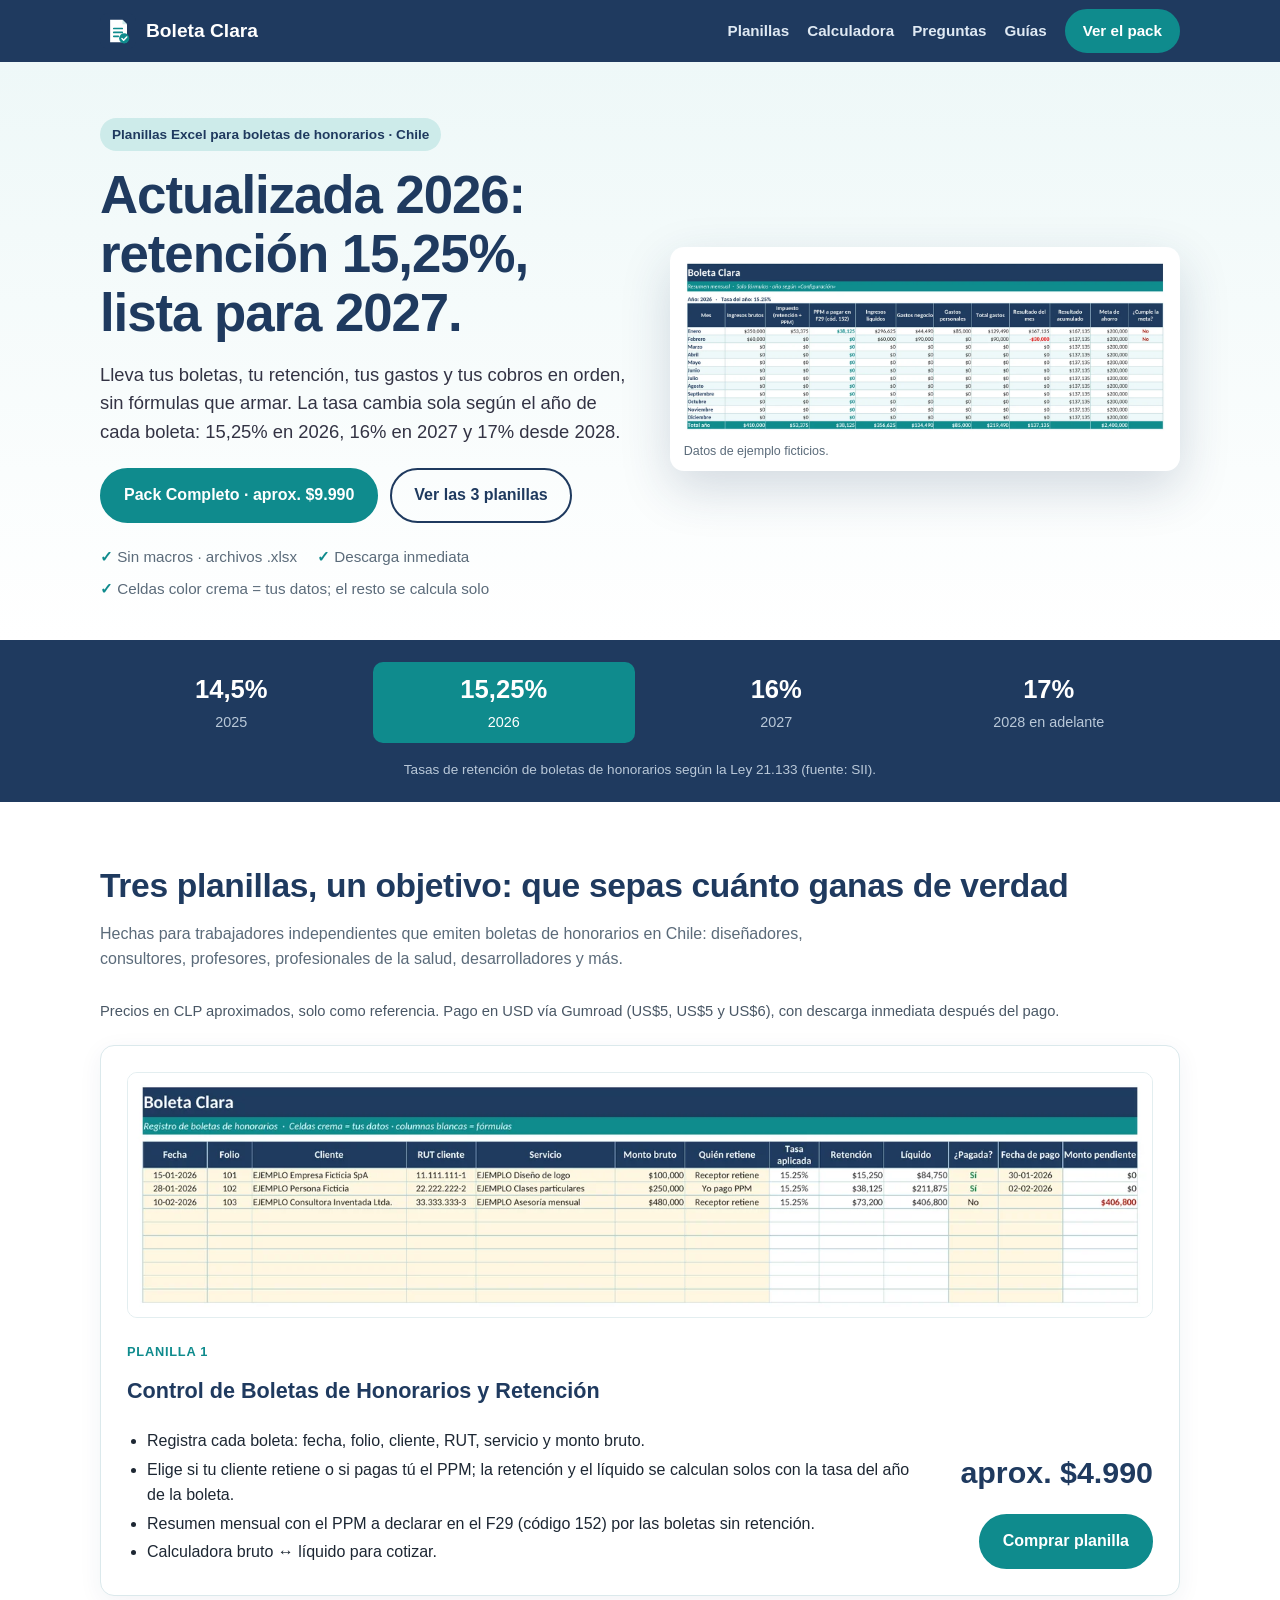
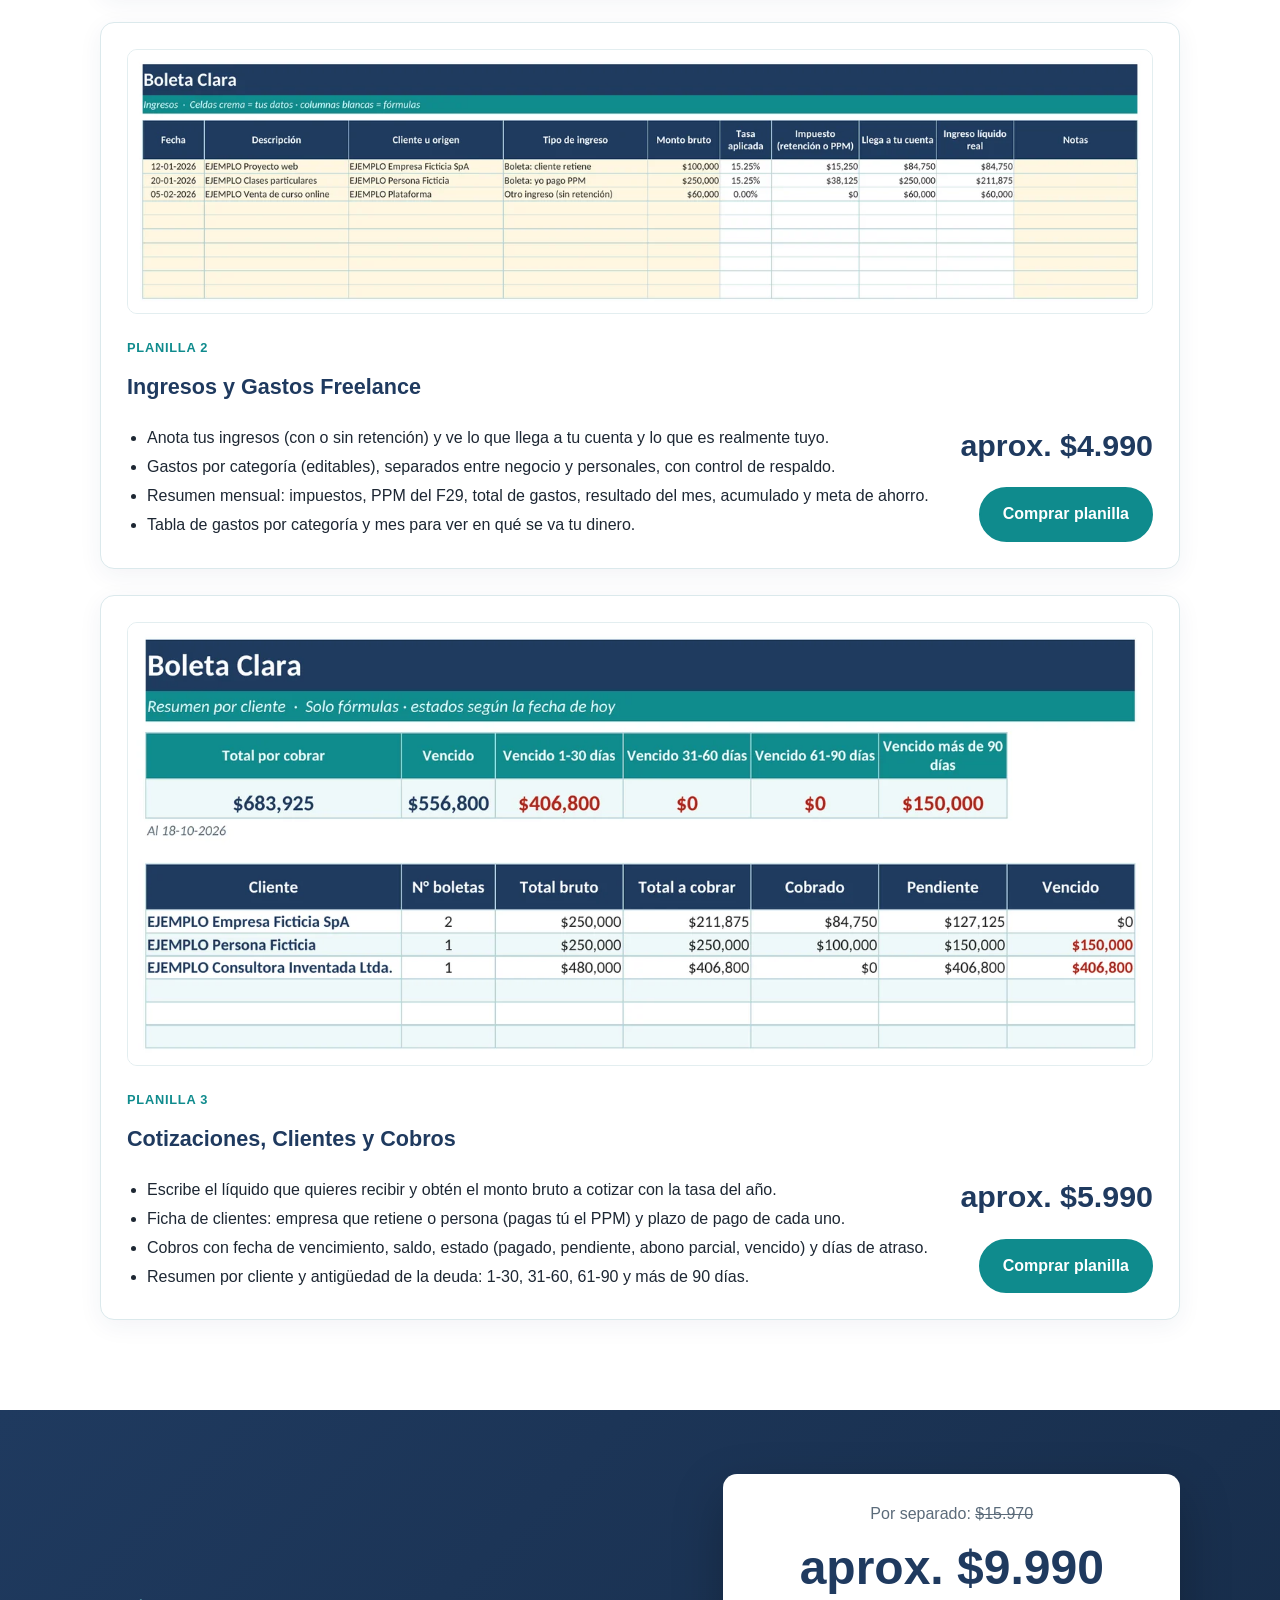
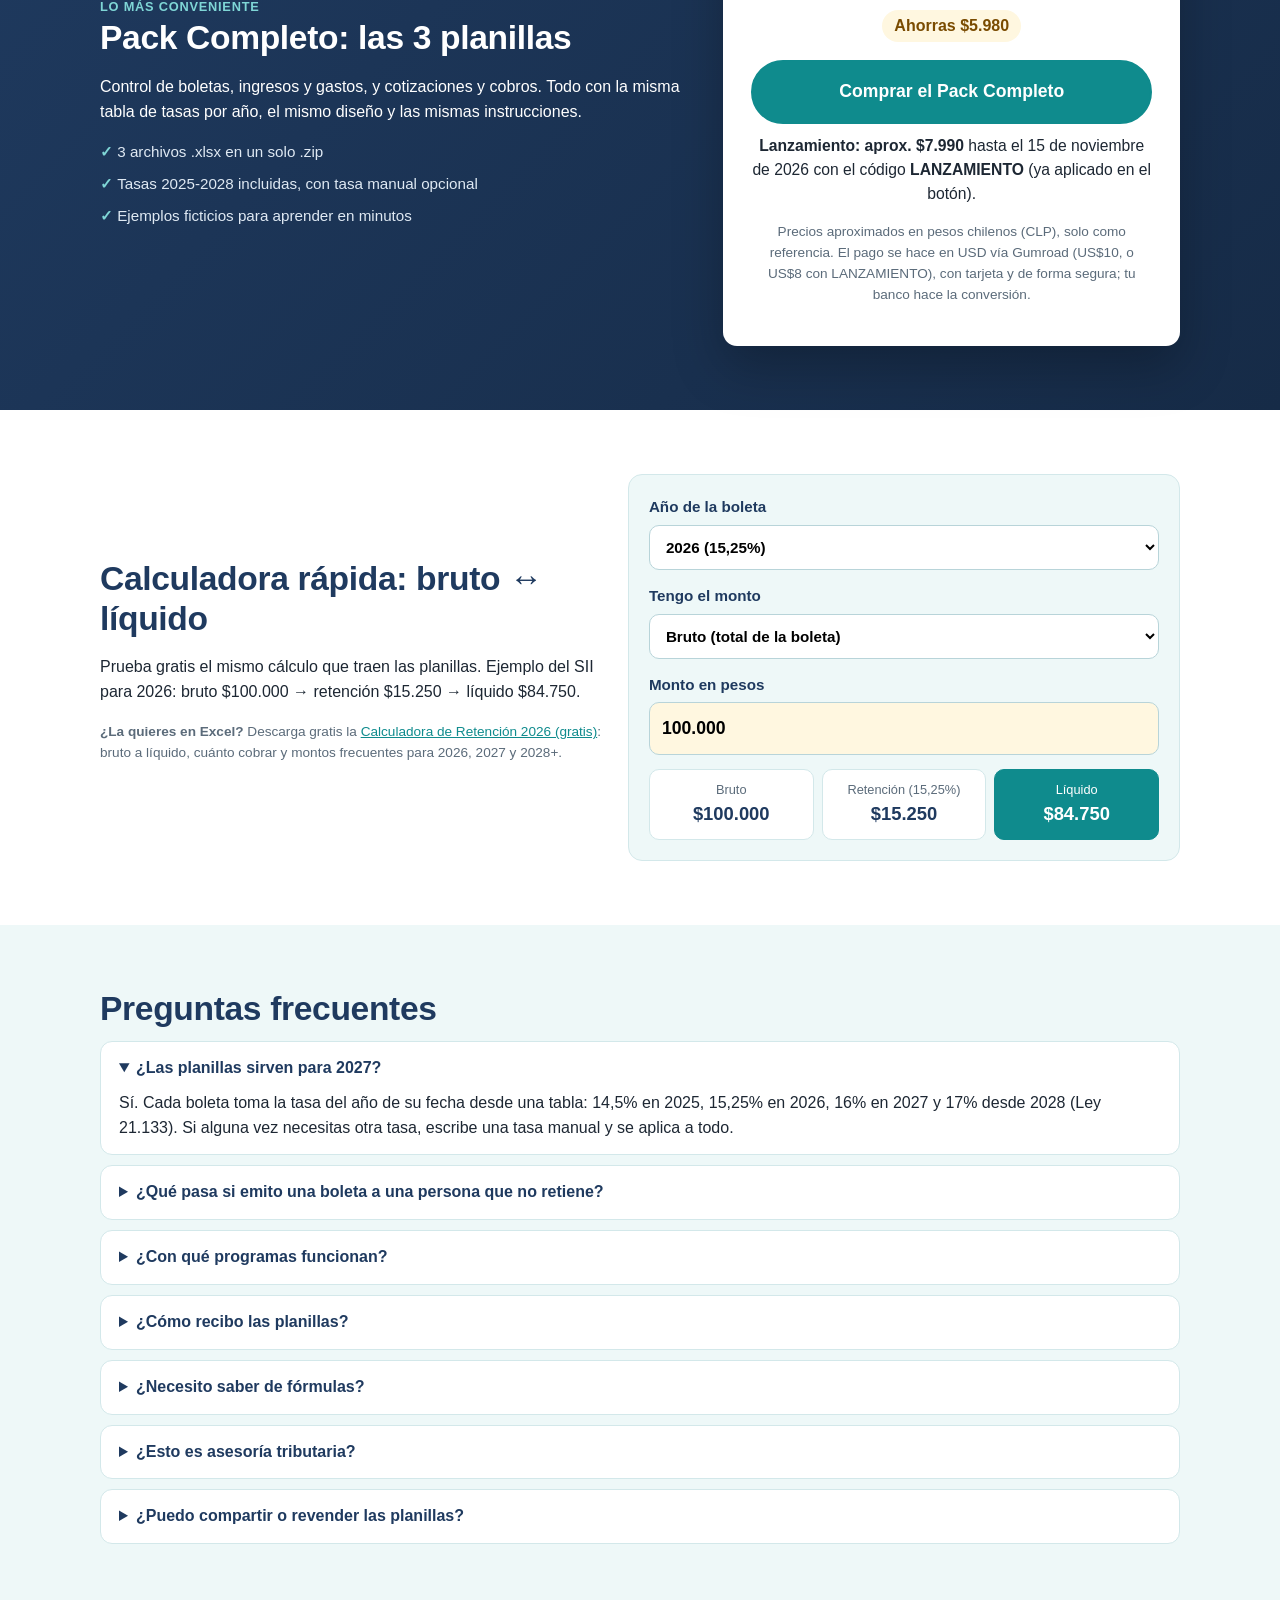
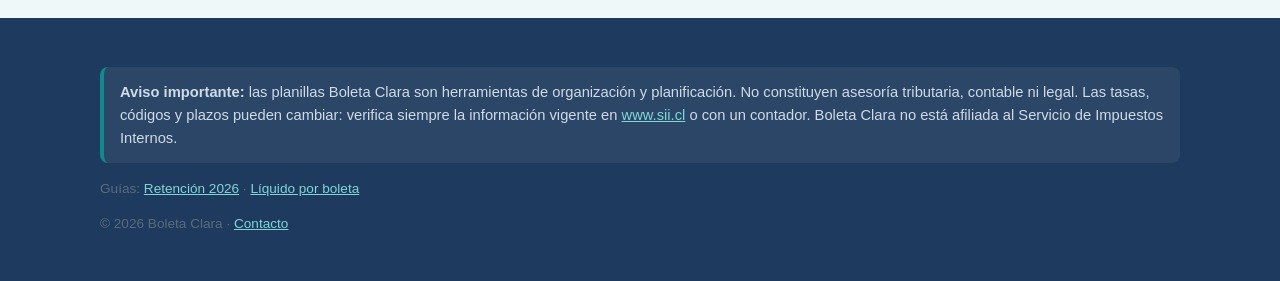
==== commit 9d50ac37: "Guías: retención 2026 y líquido por boleta" ====
--- a/index.html
+++ b/index.html
@@ -61,7 +61,7 @@
   <div class="wrap topbar__in">
     <a class="brand" href="#inicio" aria-label="Boleta Clara, inicio"><img src="assets/logo.svg" alt="" width="36" height="36"><span>Boleta Clara</span></a>
     <nav class="nav" aria-label="Secciones">
-      <a href="#productos">Planillas</a><a href="#calculadora">Calculadora</a><a href="#faq">Preguntas</a>
+      <a href="#productos">Planillas</a><a href="#calculadora">Calculadora</a><a href="#faq">Preguntas</a><a href="guias/">Guías</a>
       <a class="btn btn--small" href="#pack">Ver el pack</a>
     </nav>
   </div>
@@ -210,6 +210,7 @@
 <footer class="footer">
   <div class="wrap">
     <p class="disclaimer"><strong>Aviso importante:</strong> las planillas Boleta Clara son herramientas de organización y planificación. No constituyen asesoría tributaria, contable ni legal. Las tasas, códigos y plazos pueden cambiar: verifica siempre la información vigente en <a href="https://www.sii.cl" rel="noopener" target="_blank">www.sii.cl</a> o con un contador. Boleta Clara no está afiliada al Servicio de Impuestos Internos.</p>
+    <p class="small">Guías: <a href="guias/retencion-boleta-honorarios-2026/">Retención 2026</a> · <a href="guias/liquido-boleta-honorarios/">Líquido por boleta</a></p>
     <p class="small">© <span id="y">2026</span> Boleta Clara · <a href="mailto:infinityprojecthq@gmail.com">Contacto</a></p>
   </div>
 </footer>
--- a/assets/styles.css
+++ b/assets/styles.css
@@ -70,3 +70,8 @@
 
 .pay-note{margin:-6px 0 22px;font-size:.92rem;color:#4a5866}
 .pack__launch{margin:10px 0 14px;font-size:.98rem}
+.guide__in{max-width:760px}.guide h2{margin-top:34px}.guide .crumbs{margin:0 0 8px}
+.tbl{overflow-x:auto;margin:14px 0}.tbl table{border-collapse:collapse;width:100%;min-width:300px}
+.tbl th,.tbl td{border:1px solid #d3e8ea;padding:9px 12px;text-align:left}.tbl th{background:var(--teal-xl);color:var(--navy)}
+.guide__cta{background:var(--cream);border-radius:12px;padding:16px 18px;margin:30px 0}
+.guide__list li{margin:8px 0;font-size:1.1rem}
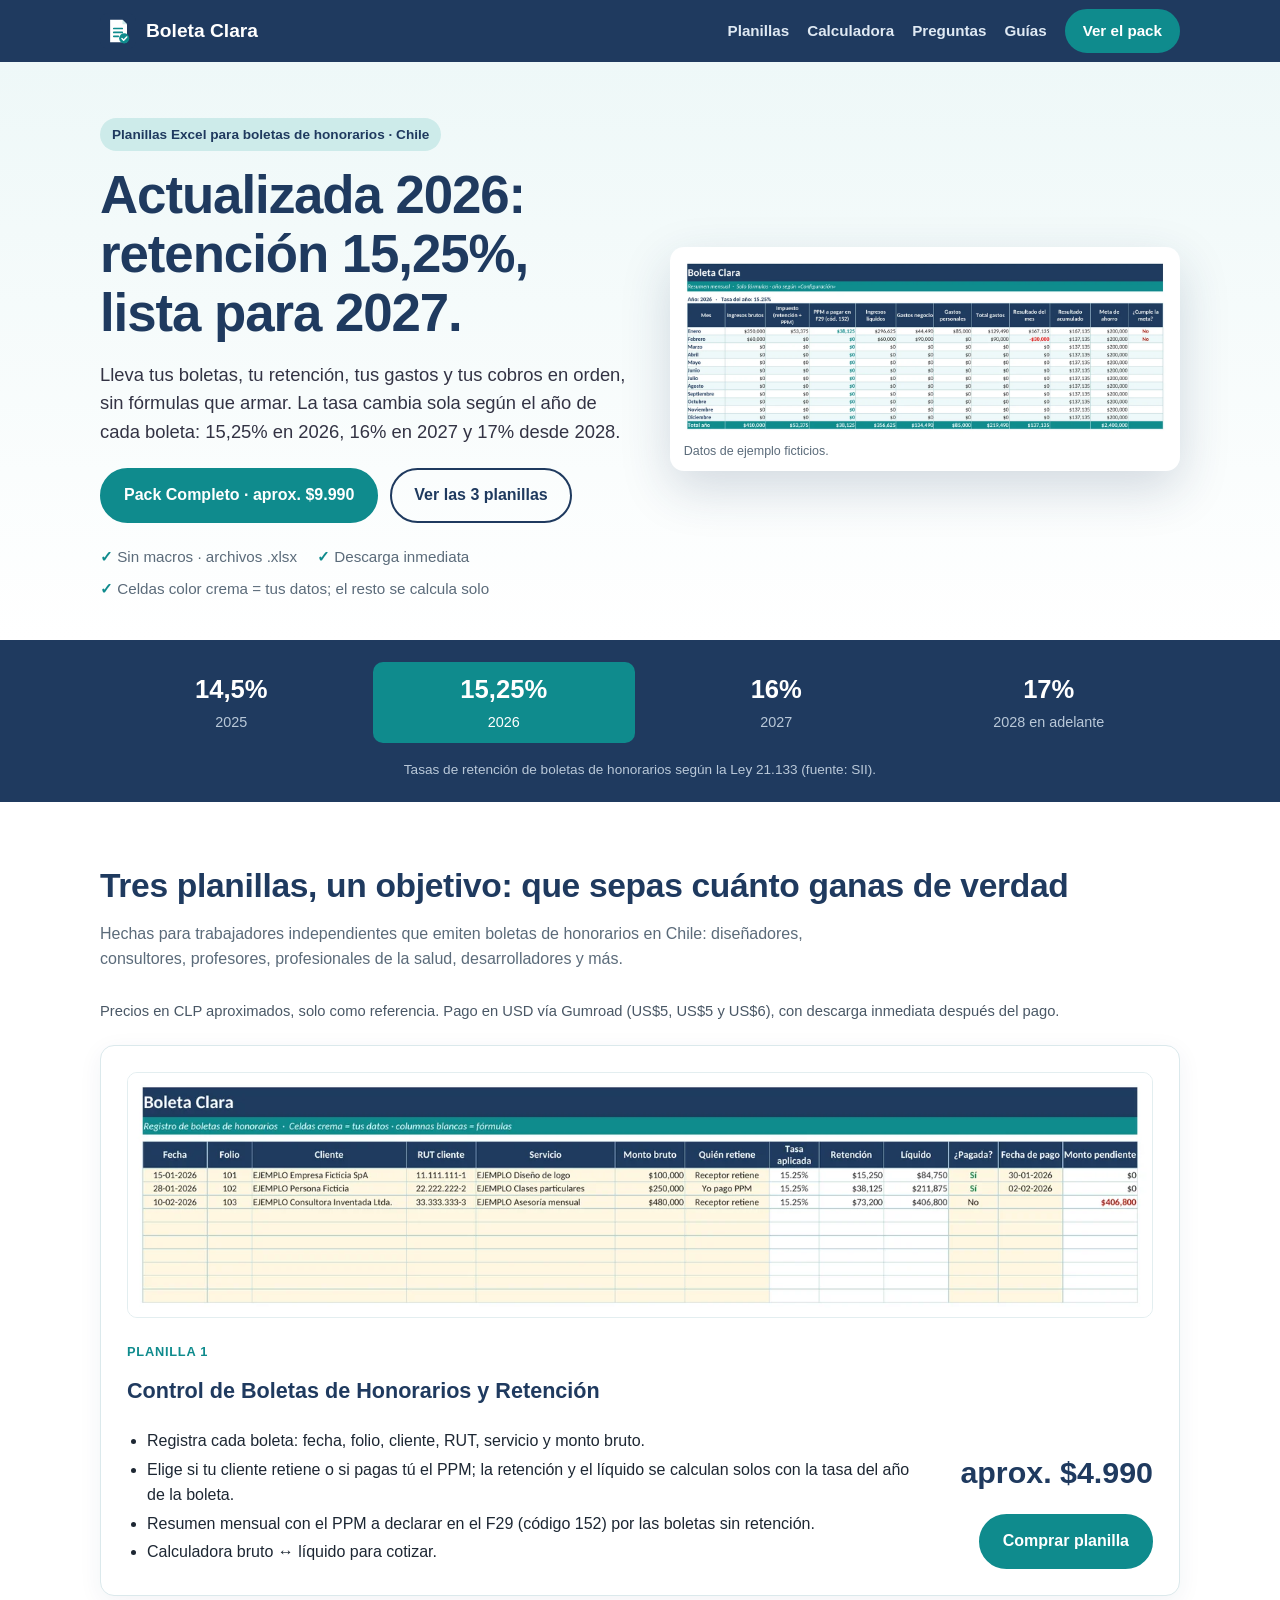
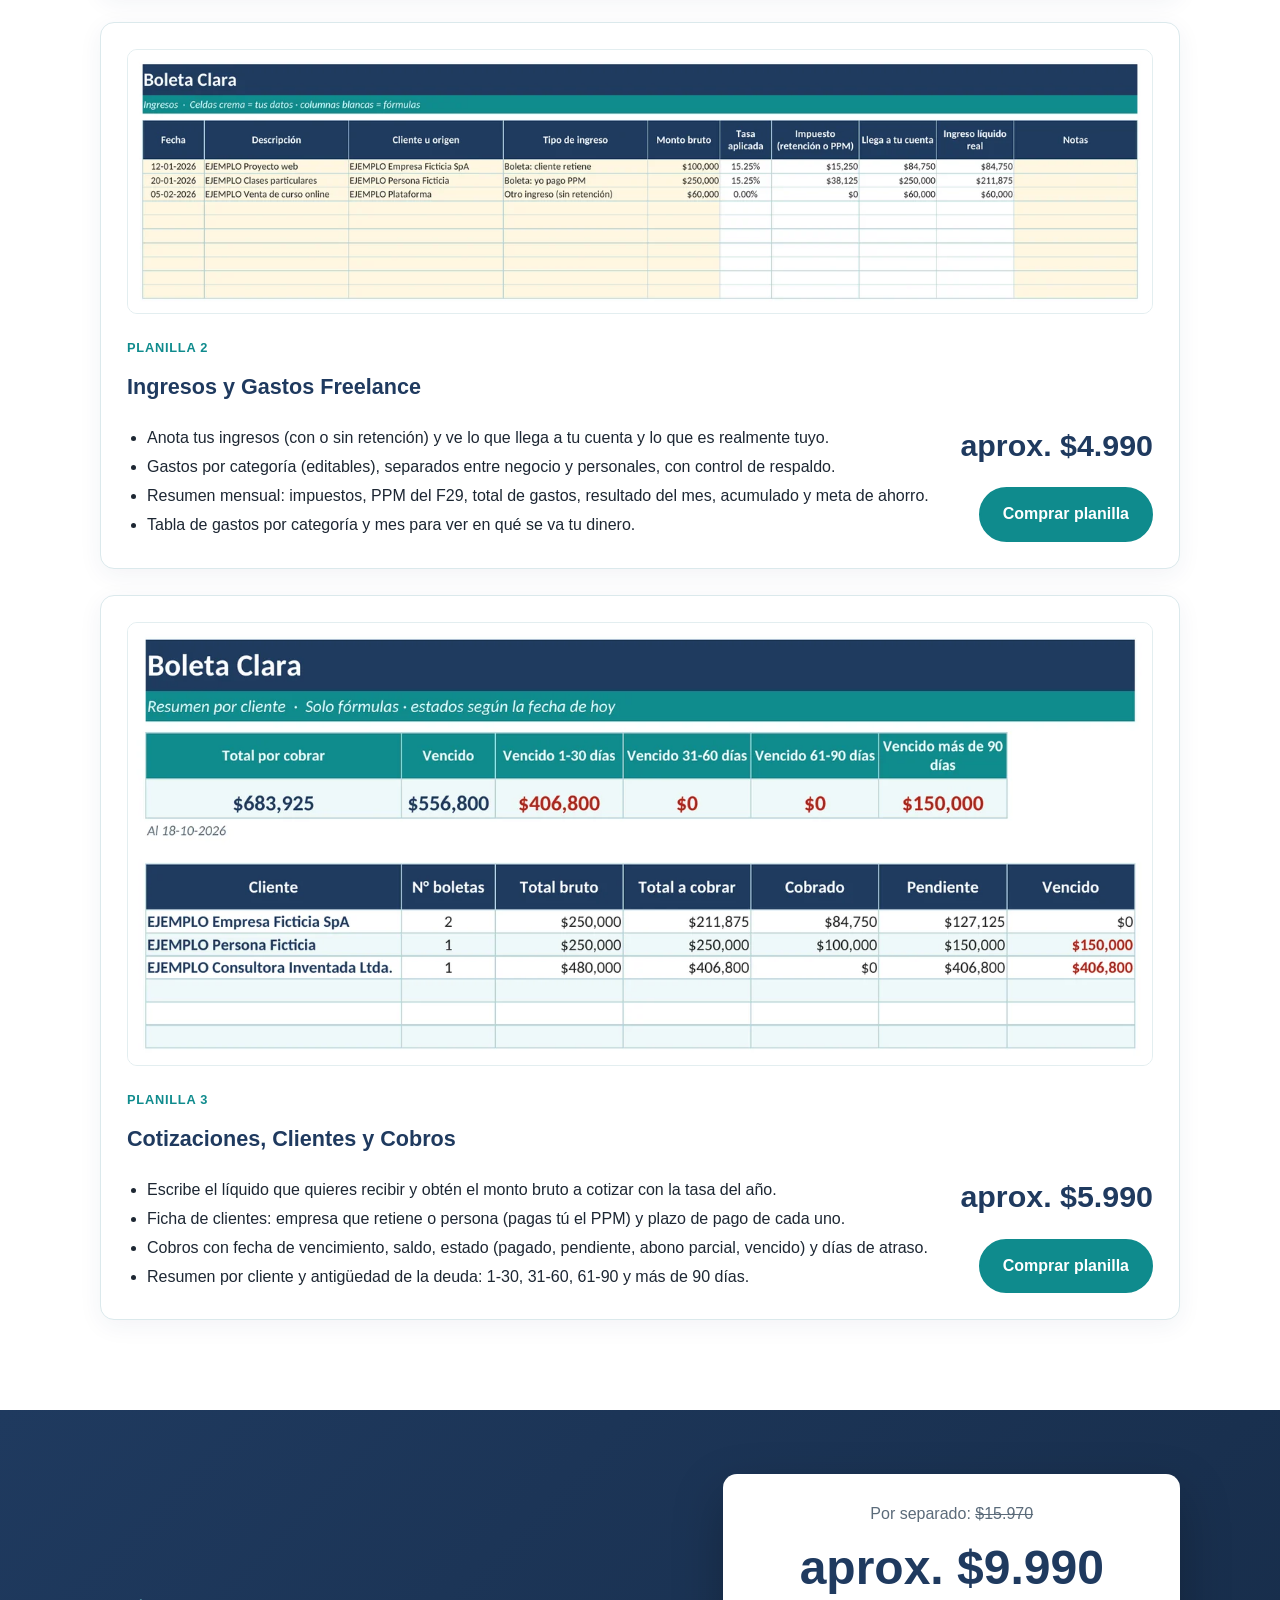
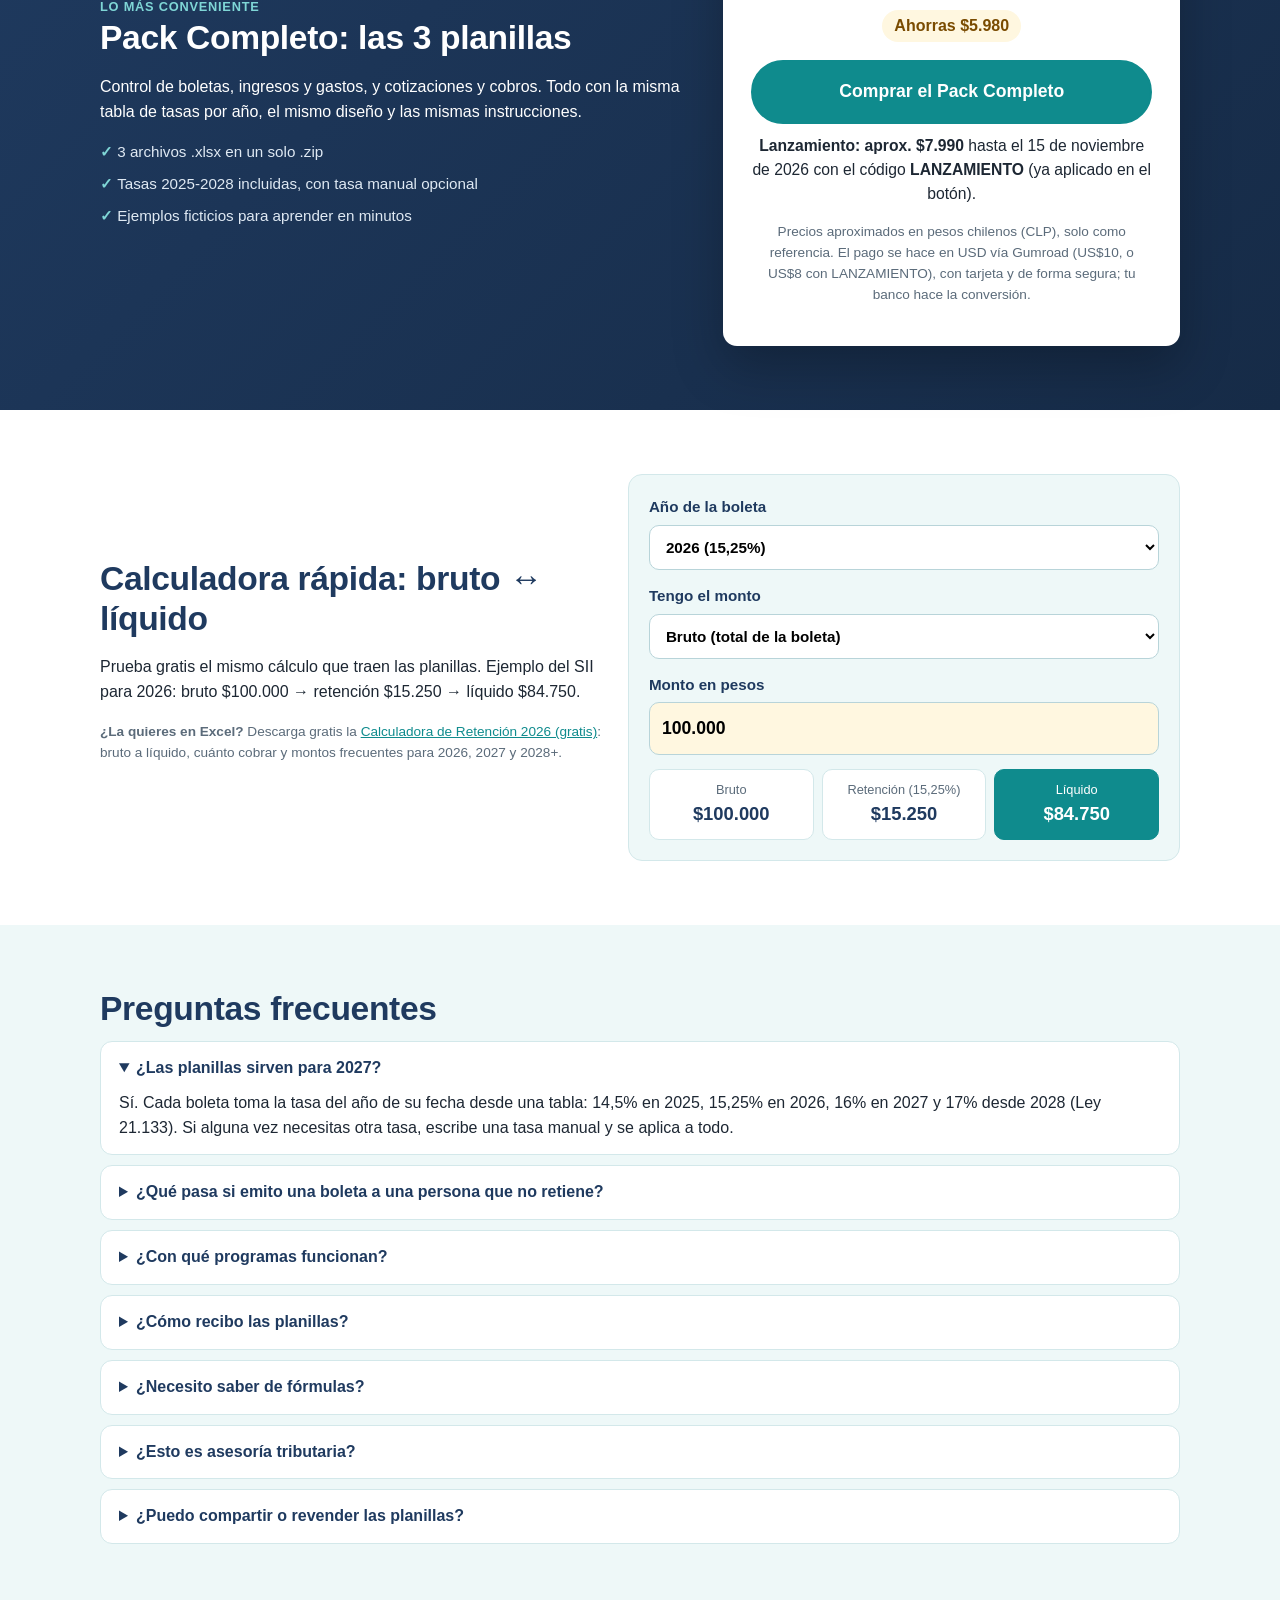
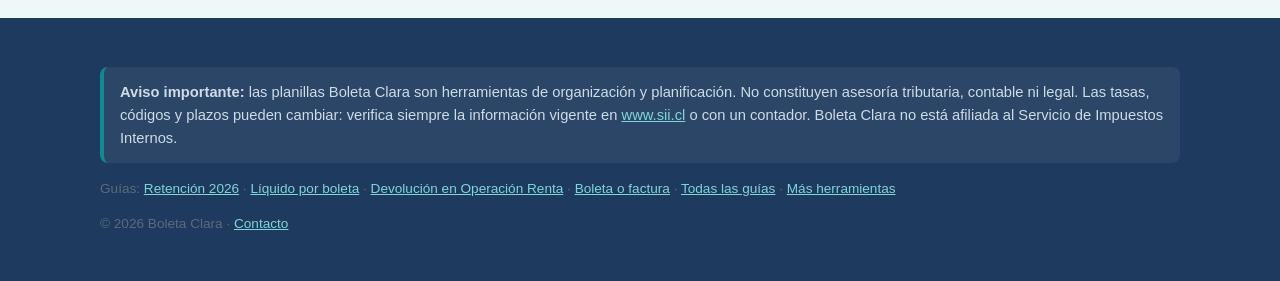
==== commit 2927ece9: "Contador de visitas en inicio y enlaces a todas las guías y al hub" ====
--- a/index.html
+++ b/index.html
@@ -210,10 +210,11 @@
 <footer class="footer">
   <div class="wrap">
     <p class="disclaimer"><strong>Aviso importante:</strong> las planillas Boleta Clara son herramientas de organización y planificación. No constituyen asesoría tributaria, contable ni legal. Las tasas, códigos y plazos pueden cambiar: verifica siempre la información vigente en <a href="https://www.sii.cl" rel="noopener" target="_blank">www.sii.cl</a> o con un contador. Boleta Clara no está afiliada al Servicio de Impuestos Internos.</p>
-    <p class="small">Guías: <a href="guias/retencion-boleta-honorarios-2026/">Retención 2026</a> · <a href="guias/liquido-boleta-honorarios/">Líquido por boleta</a></p>
+    <p class="small">Guías: <a href="guias/retencion-boleta-honorarios-2026/">Retención 2026</a> · <a href="guias/liquido-boleta-honorarios/">Líquido por boleta</a> · <a href="guias/devolucion-retencion-operacion-renta/">Devolución en Operación Renta</a> · <a href="guias/boleta-honorarios-vs-factura/">Boleta o factura</a> · <a href="guias/">Todas las guías</a> · <a href="https://infinityprojecthq.github.io/">Más herramientas</a></p>
     <p class="small">© <span id="y">2026</span> Boleta Clara · <a href="mailto:infinityprojecthq@gmail.com">Contacto</a></p>
   </div>
 </footer>
+<img src="https://hits.sh/infinityprojecthq.github.io/boletaclara/home.svg?label=visitas" alt="" width="1" height="1" style="position:absolute;left:-9999px">
 <script src="assets/calc.js" defer></script>
 </body>
 </html>
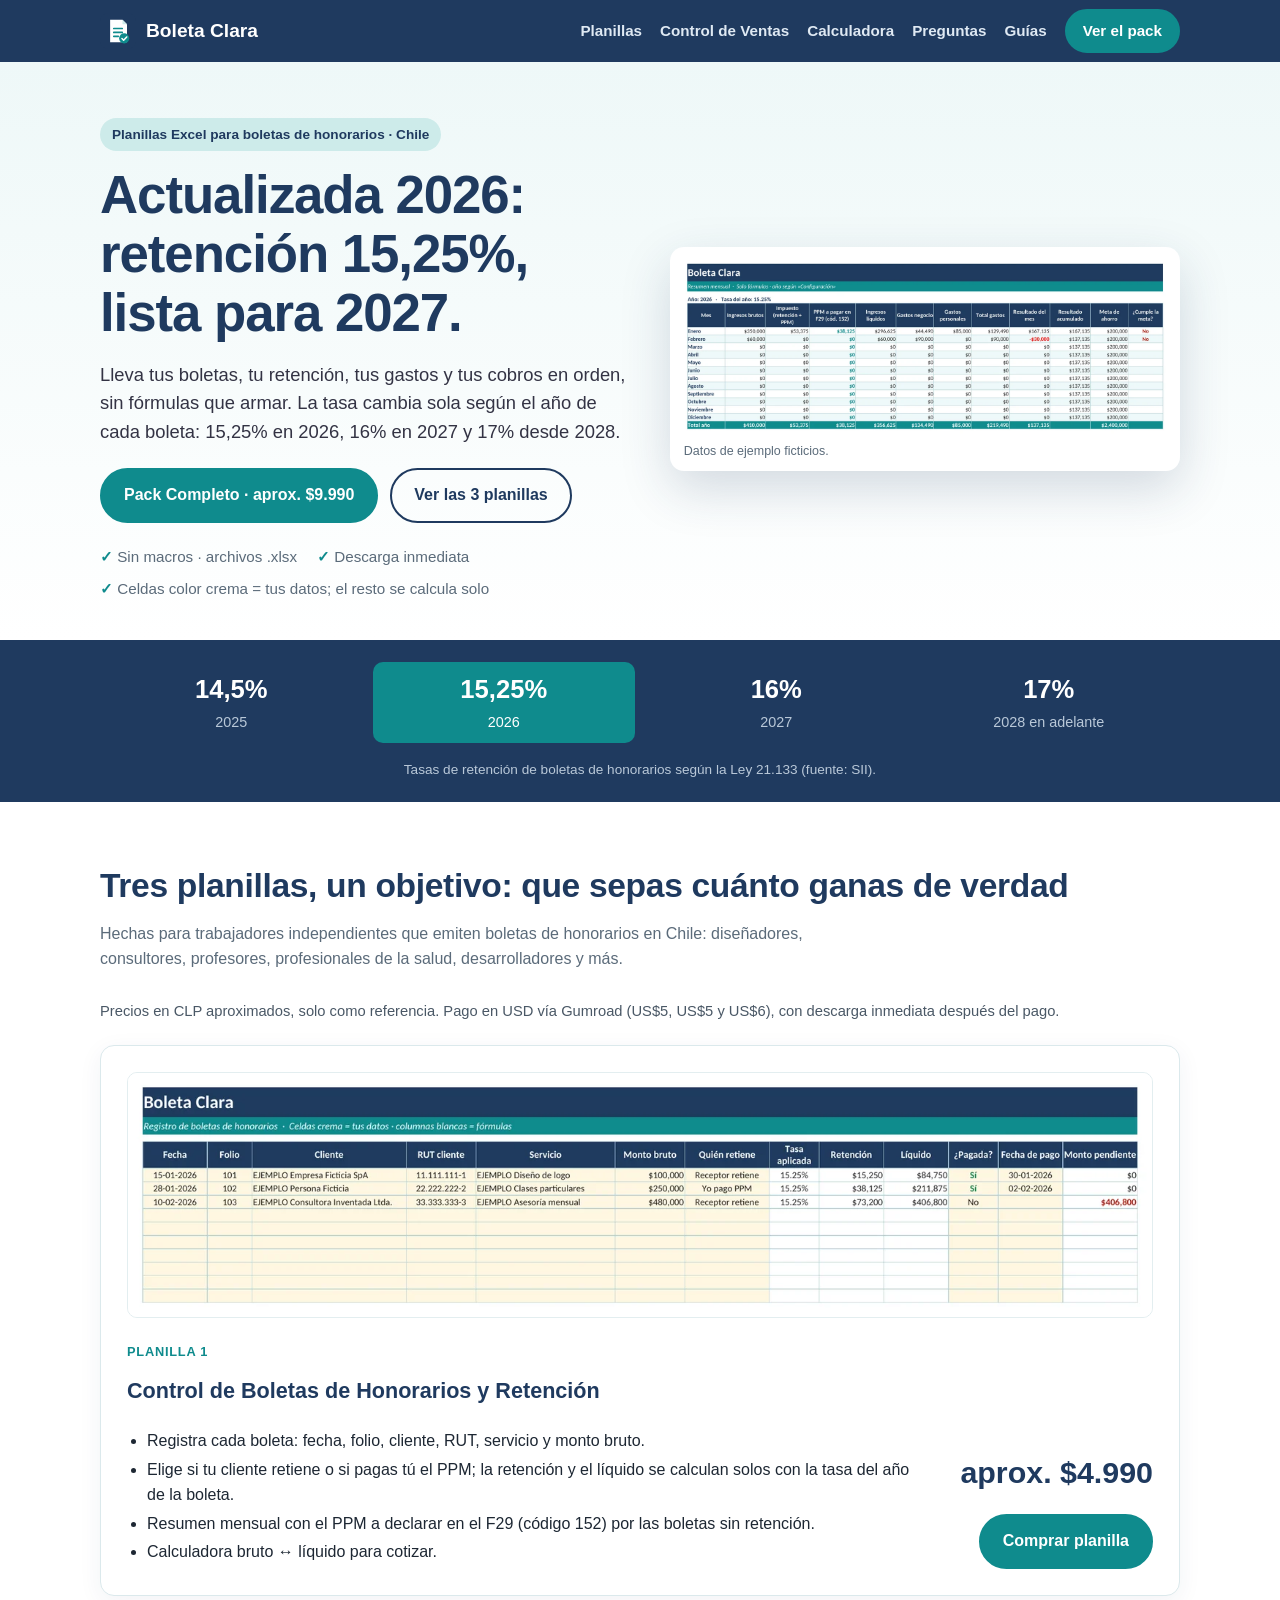
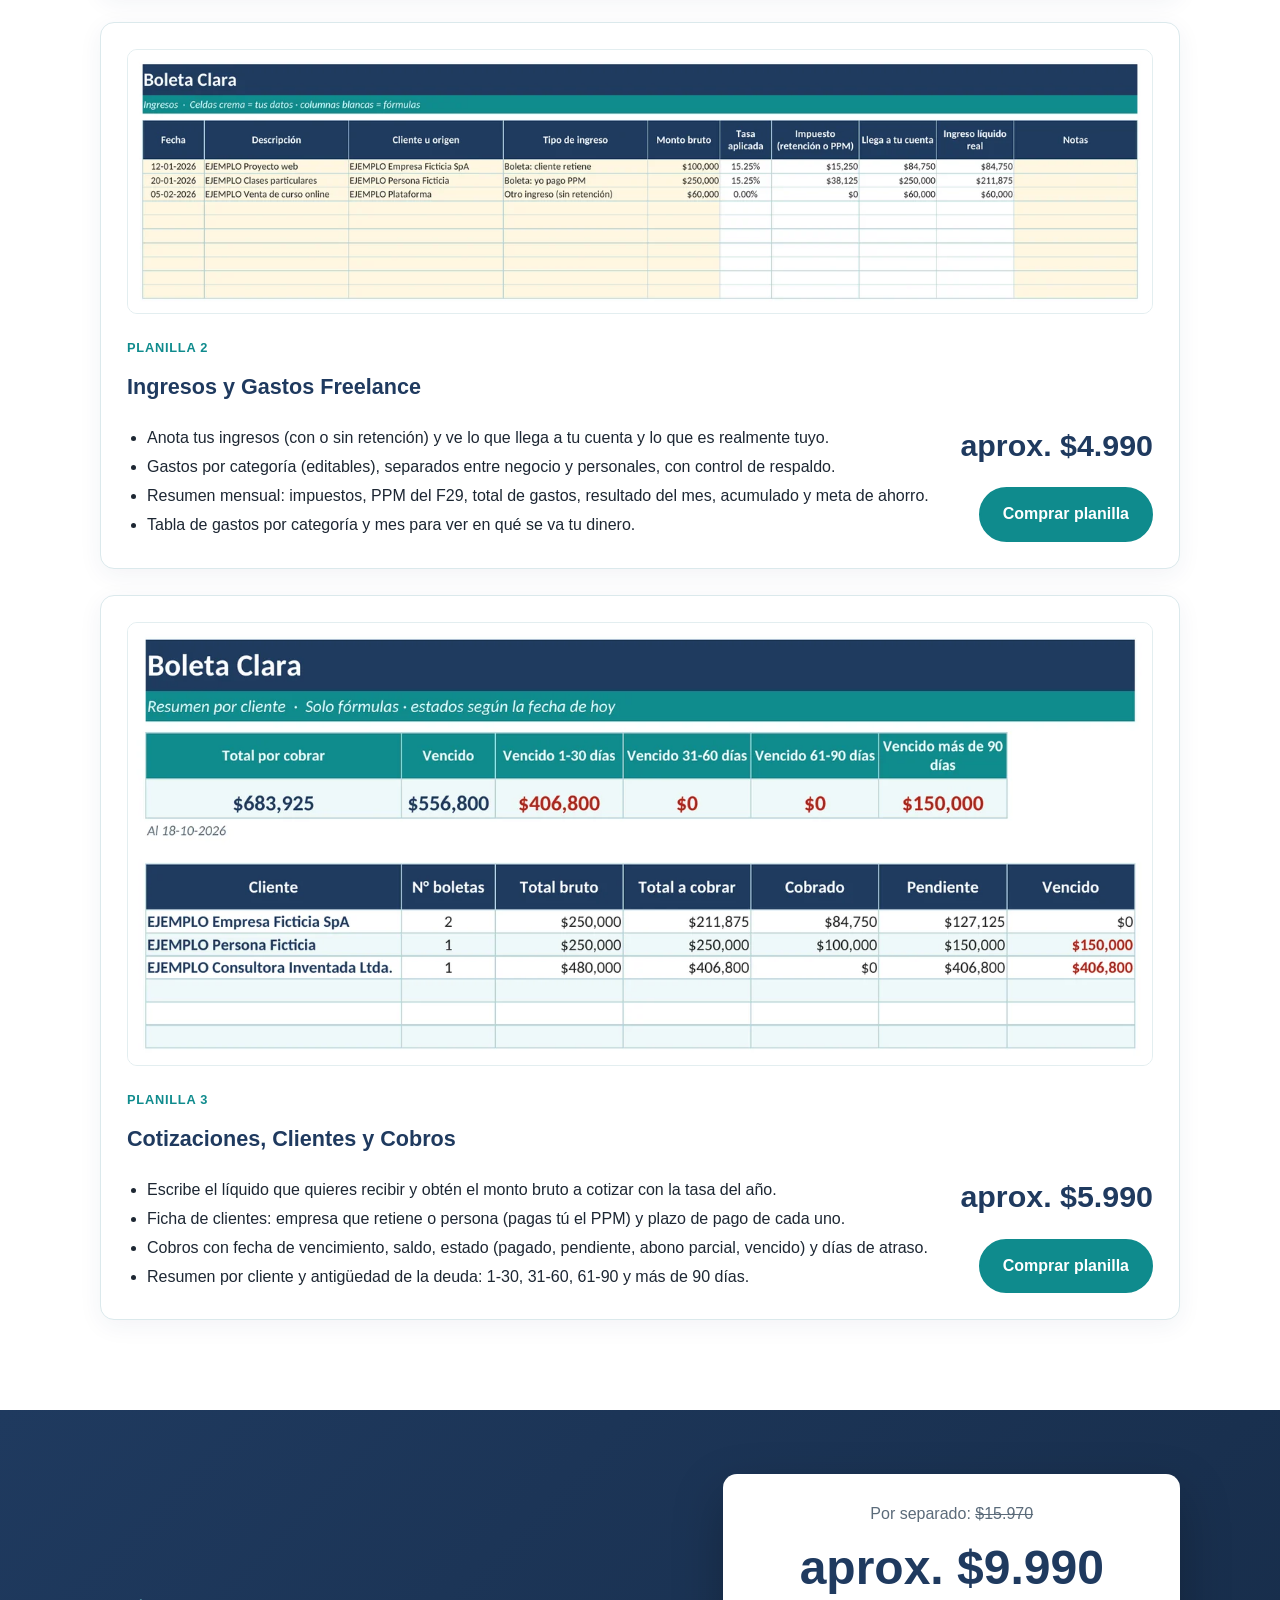
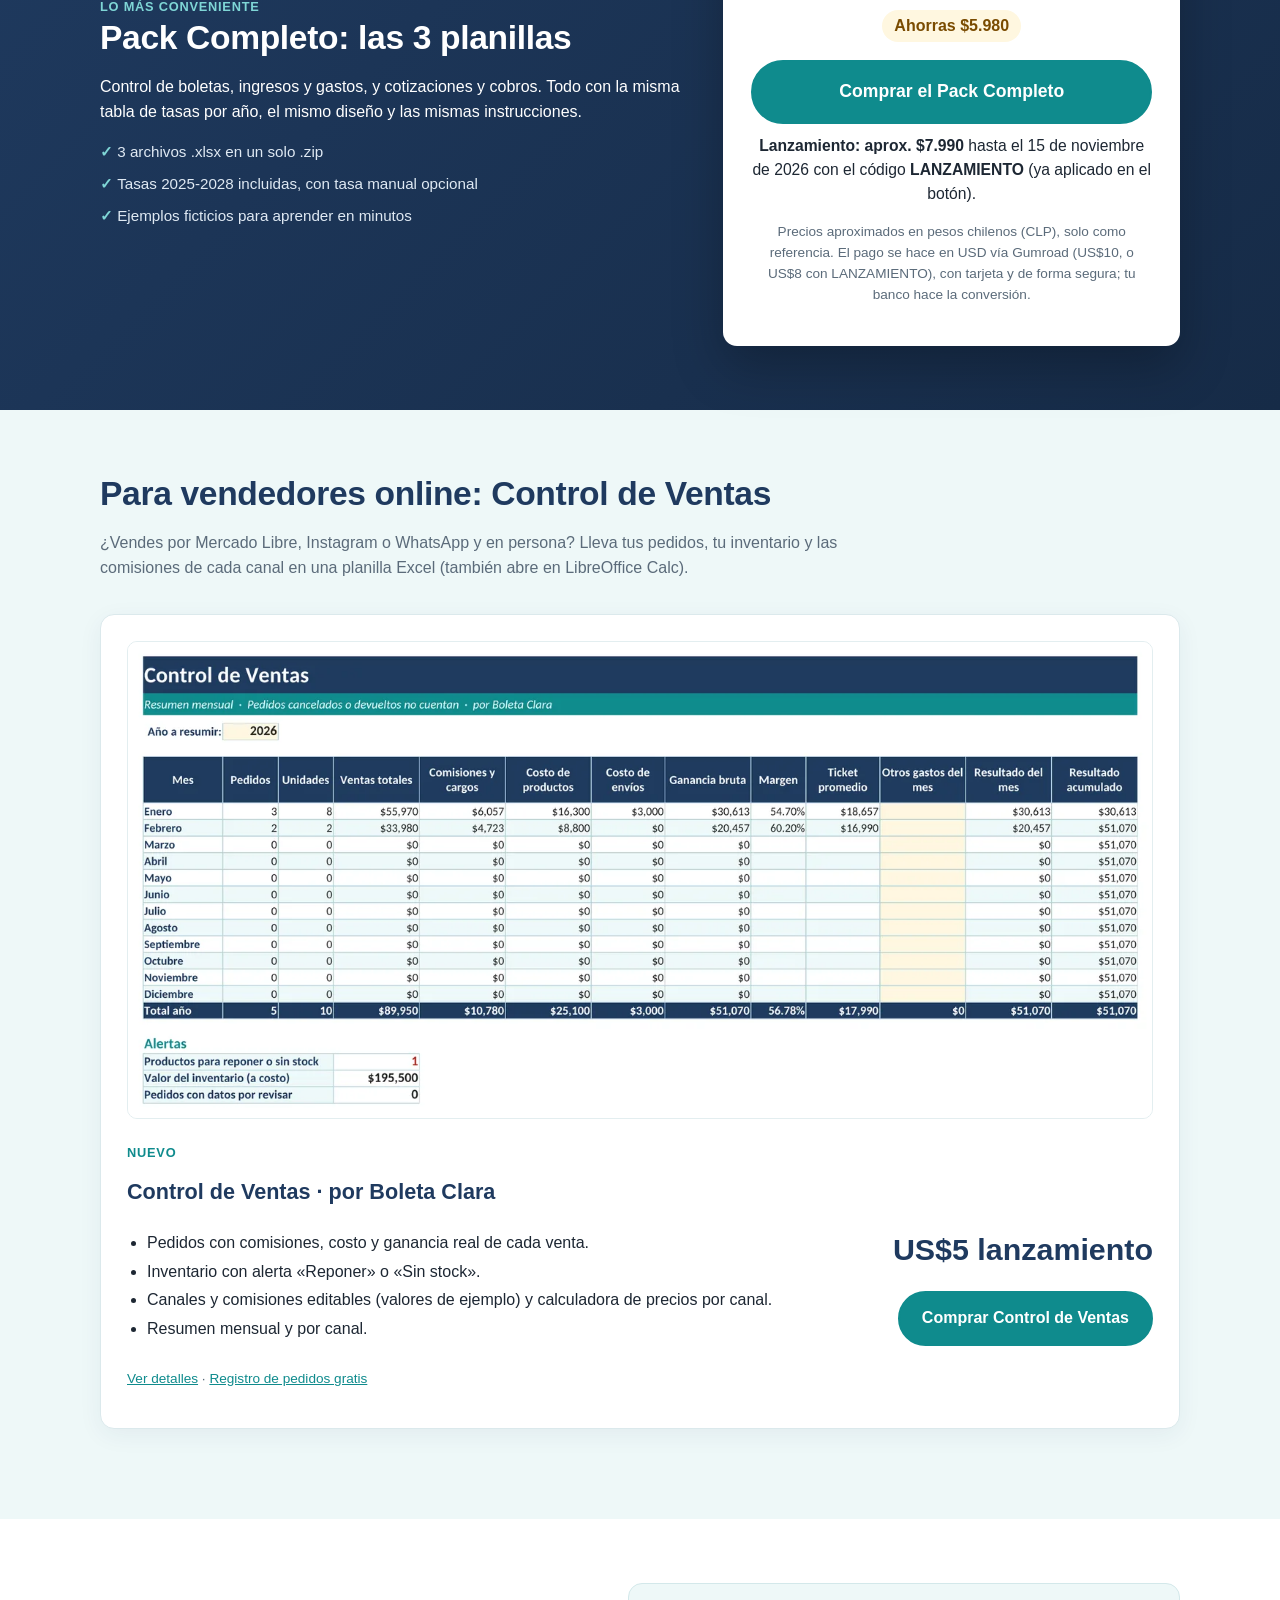
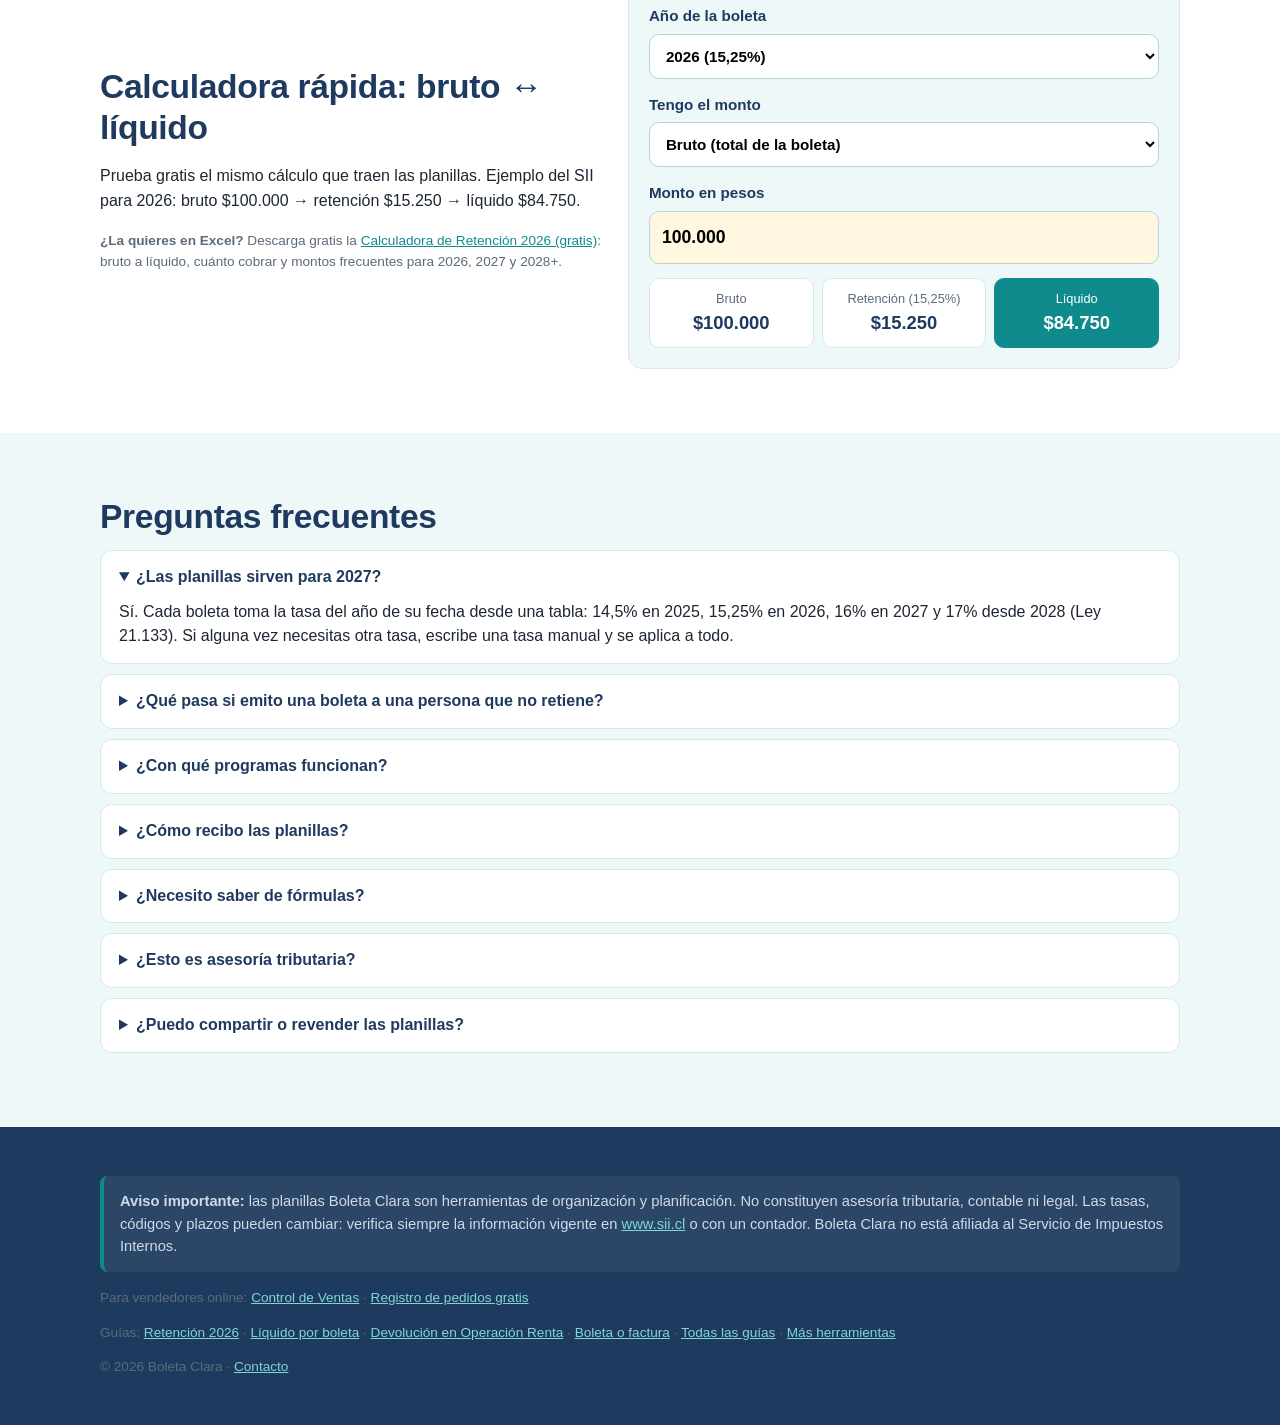
==== commit c07698e6: "Agregar página y enlaces de Control de Ventas" ====
--- a/index.html
+++ b/index.html
@@ -42,6 +42,10 @@
      "image": "https://infinityprojecthq.github.io/boletaclara/assets/preview-clientes-cobros.png",
      "description": "Planilla Excel para cotizar en bruto desde el líquido que quieres recibir, registrar clientes y controlar cobros y atrasos.",
      "offers": {"@type": "Offer", "price": "5990", "priceCurrency": "CLP", "availability": "https://schema.org/InStock", "url": "https://infinityprojecthq.github.io/boletaclara/#clientes-cobros"}},
+    {"@type": "Product", "name": "Control de Ventas · por Boleta Clara", "brand": {"@type": "Brand", "name": "Boleta Clara"},
+     "image": "https://infinityprojecthq.github.io/boletaclara/assets/preview-cv-resumen-mensual.png",
+     "description": "Planilla Excel (también abre en LibreOffice Calc) para vendedores online: pedidos con comisiones y ganancia real, inventario, calculadora de precios por canal y resúmenes.",
+     "offers": {"@type": "Offer", "price": "5", "priceCurrency": "USD", "availability": "https://schema.org/InStock", "url": "https://infinityprojecthq.github.io/boletaclara/control-de-ventas/"}},
     {"@type": "Product", "name": "Pack Completo Boleta Clara (3 planillas)", "brand": {"@type": "Brand", "name": "Boleta Clara"},
      "image": "https://infinityprojecthq.github.io/boletaclara/assets/og-image.png",
      "description": "Las 3 planillas Boleta Clara: control de honorarios, ingresos y gastos, cotizaciones y cobros.",
@@ -61,7 +65,7 @@
   <div class="wrap topbar__in">
     <a class="brand" href="#inicio" aria-label="Boleta Clara, inicio"><img src="assets/logo.svg" alt="" width="36" height="36"><span>Boleta Clara</span></a>
     <nav class="nav" aria-label="Secciones">
-      <a href="#productos">Planillas</a><a href="#calculadora">Calculadora</a><a href="#faq">Preguntas</a><a href="guias/">Guías</a>
+      <a href="#productos">Planillas</a><a href="control-de-ventas/">Control de Ventas</a><a href="#calculadora">Calculadora</a><a href="#faq">Preguntas</a><a href="guias/">Guías</a>
       <a class="btn btn--small" href="#pack">Ver el pack</a>
     </nav>
   </div>
@@ -168,6 +172,28 @@
         <p class="pack__launch"><strong>Lanzamiento: aprox. $7.990</strong> hasta el 15 de noviembre de 2026 con el código <strong>LANZAMIENTO</strong> (ya aplicado en el botón).</p>
         <p class="small">Precios aproximados en pesos chilenos (CLP), solo como referencia. El pago se hace en USD vía Gumroad (US$10, o US$8 con LANZAMIENTO), con tarjeta y de forma segura; tu banco hace la conversión.</p>
       </div>
+    </div>
+  </section>
+
+  <section id="control-de-ventas" class="section section--soft">
+    <div class="wrap">
+      <h2>Para vendedores online: Control de Ventas</h2>
+      <p class="section__lead">¿Vendes por Mercado Libre, Instagram o WhatsApp y en persona? Lleva tus pedidos, tu inventario y las comisiones de cada canal en una planilla Excel (también abre en LibreOffice Calc).</p>
+      <article class="product">
+        <div class="product__img"><picture><source srcset="assets/preview-cv-resumen-mensual.webp" type="image/webp"><img loading="lazy" src="assets/preview-cv-resumen-mensual.png" alt="Resumen mensual de Control de Ventas con ventas, comisiones, costos, ganancia y margen" width="1400" height="650"></picture></div>
+        <div class="product__body">
+          <p class="tag">Nuevo</p>
+          <h3>Control de Ventas · por Boleta Clara</h3>
+          <ul>
+            <li>Pedidos con comisiones, costo y ganancia real de cada venta.</li>
+            <li>Inventario con alerta «Reponer» o «Sin stock».</li>
+            <li>Canales y comisiones editables (valores de ejemplo) y calculadora de precios por canal.</li>
+            <li>Resumen mensual y por canal.</li>
+          </ul>
+          <div class="buy"><span class="price">US$5 lanzamiento</span><a class="btn" href="https://infinityproject.gumroad.com/l/control-de-ventas">Comprar Control de Ventas</a></div>
+          <p class="small"><a href="control-de-ventas/">Ver detalles</a> · <a href="https://infinityproject.gumroad.com/l/control-de-ventas-gratis">Registro de pedidos gratis</a></p>
+        </div>
+      </article>
     </div>
   </section>
 
@@ -210,6 +236,7 @@
 <footer class="footer">
   <div class="wrap">
     <p class="disclaimer"><strong>Aviso importante:</strong> las planillas Boleta Clara son herramientas de organización y planificación. No constituyen asesoría tributaria, contable ni legal. Las tasas, códigos y plazos pueden cambiar: verifica siempre la información vigente en <a href="https://www.sii.cl" rel="noopener" target="_blank">www.sii.cl</a> o con un contador. Boleta Clara no está afiliada al Servicio de Impuestos Internos.</p>
+    <p class="small">Para vendedores online: <a href="control-de-ventas/">Control de Ventas</a> · <a href="https://infinityproject.gumroad.com/l/control-de-ventas-gratis">Registro de pedidos gratis</a></p>
     <p class="small">Guías: <a href="guias/retencion-boleta-honorarios-2026/">Retención 2026</a> · <a href="guias/liquido-boleta-honorarios/">Líquido por boleta</a> · <a href="guias/devolucion-retencion-operacion-renta/">Devolución en Operación Renta</a> · <a href="guias/boleta-honorarios-vs-factura/">Boleta o factura</a> · <a href="guias/">Todas las guías</a> · <a href="https://infinityprojecthq.github.io/">Más herramientas</a></p>
     <p class="small">© <span id="y">2026</span> Boleta Clara · <a href="mailto:infinityprojecthq@gmail.com">Contacto</a></p>
   </div>
--- a/assets/styles.css
+++ b/assets/styles.css
@@ -75,3 +75,5 @@
 .tbl th,.tbl td{border:1px solid #d3e8ea;padding:9px 12px;text-align:left}.tbl th{background:var(--teal-xl);color:var(--navy)}
 .guide__cta{background:var(--cream);border-radius:12px;padding:16px 18px;margin:30px 0}
 .guide__list li{margin:8px 0;font-size:1.1rem}
+
+.cv__fig{margin:22px 0}.cv__fig img{display:block;width:100%;height:auto;border:1px solid #dbe9ec;border-radius:10px}.cv__fig figcaption{padding:6px 2px 0}
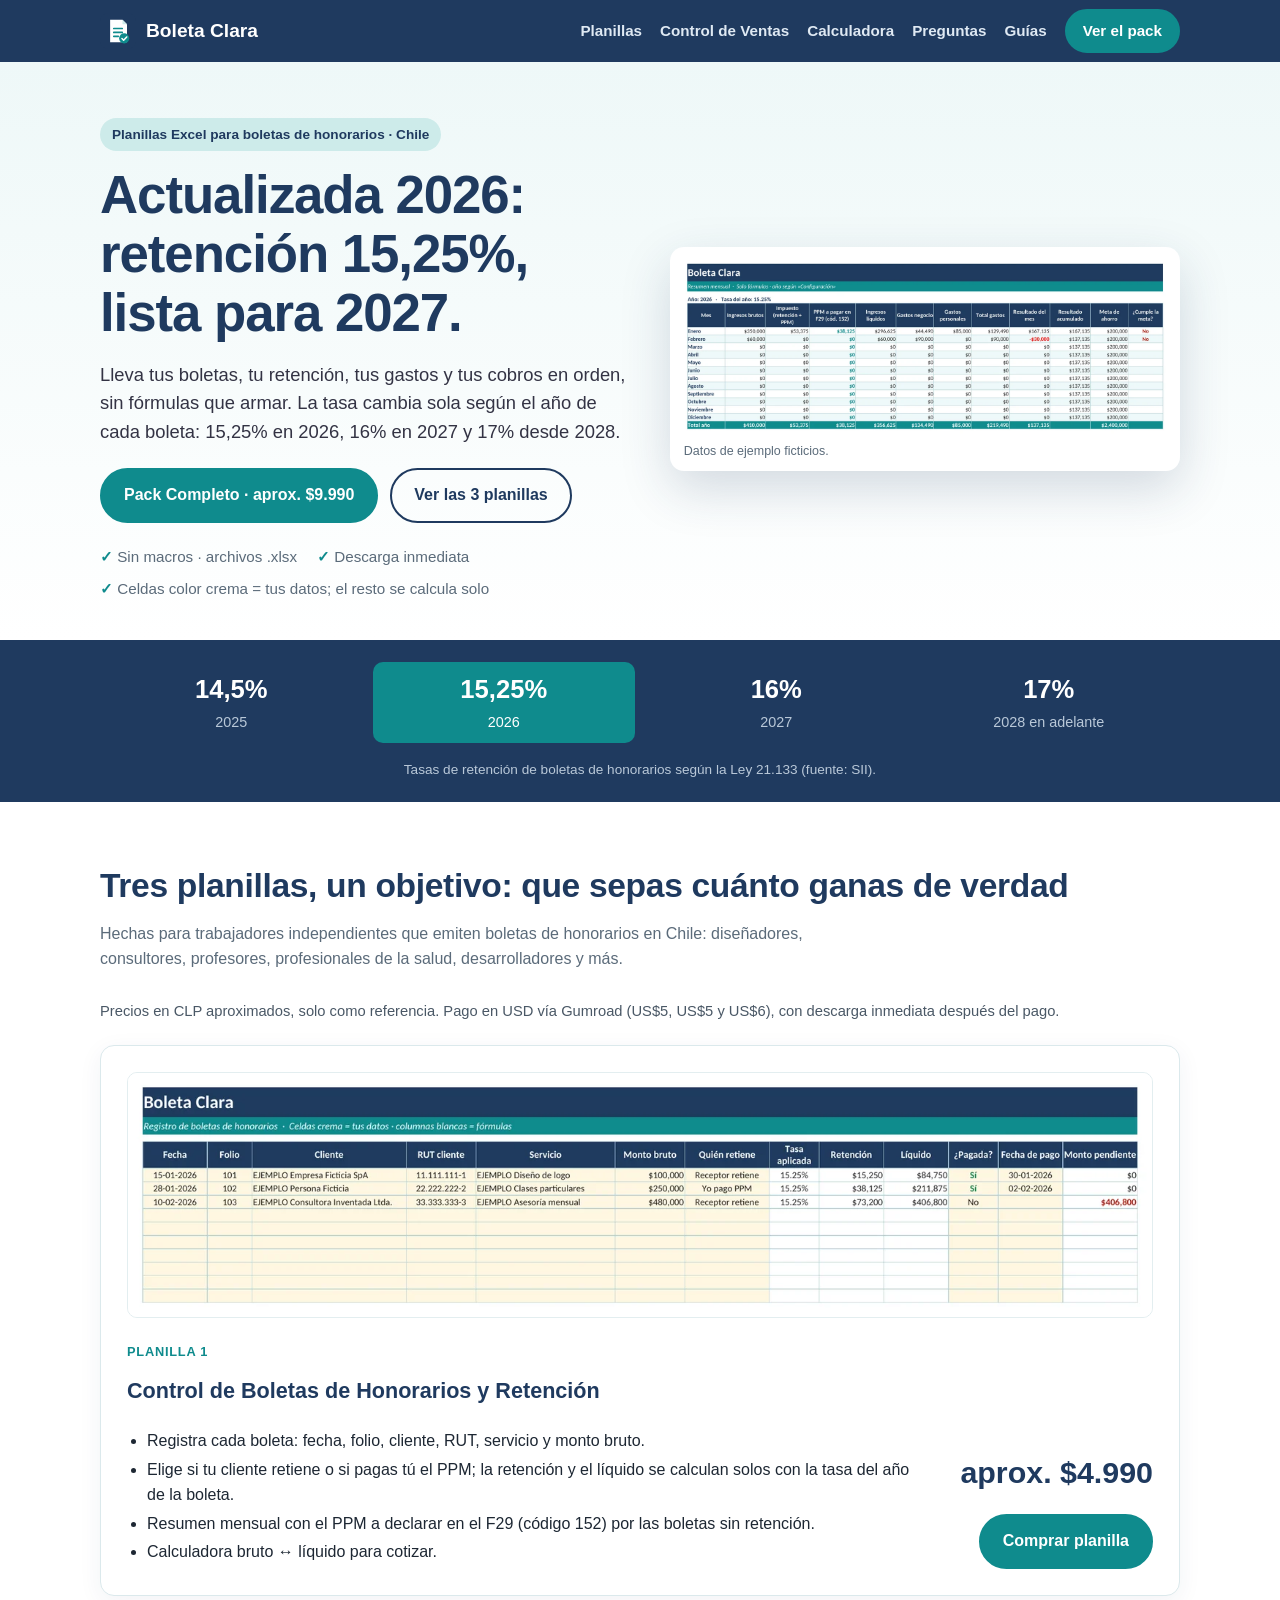
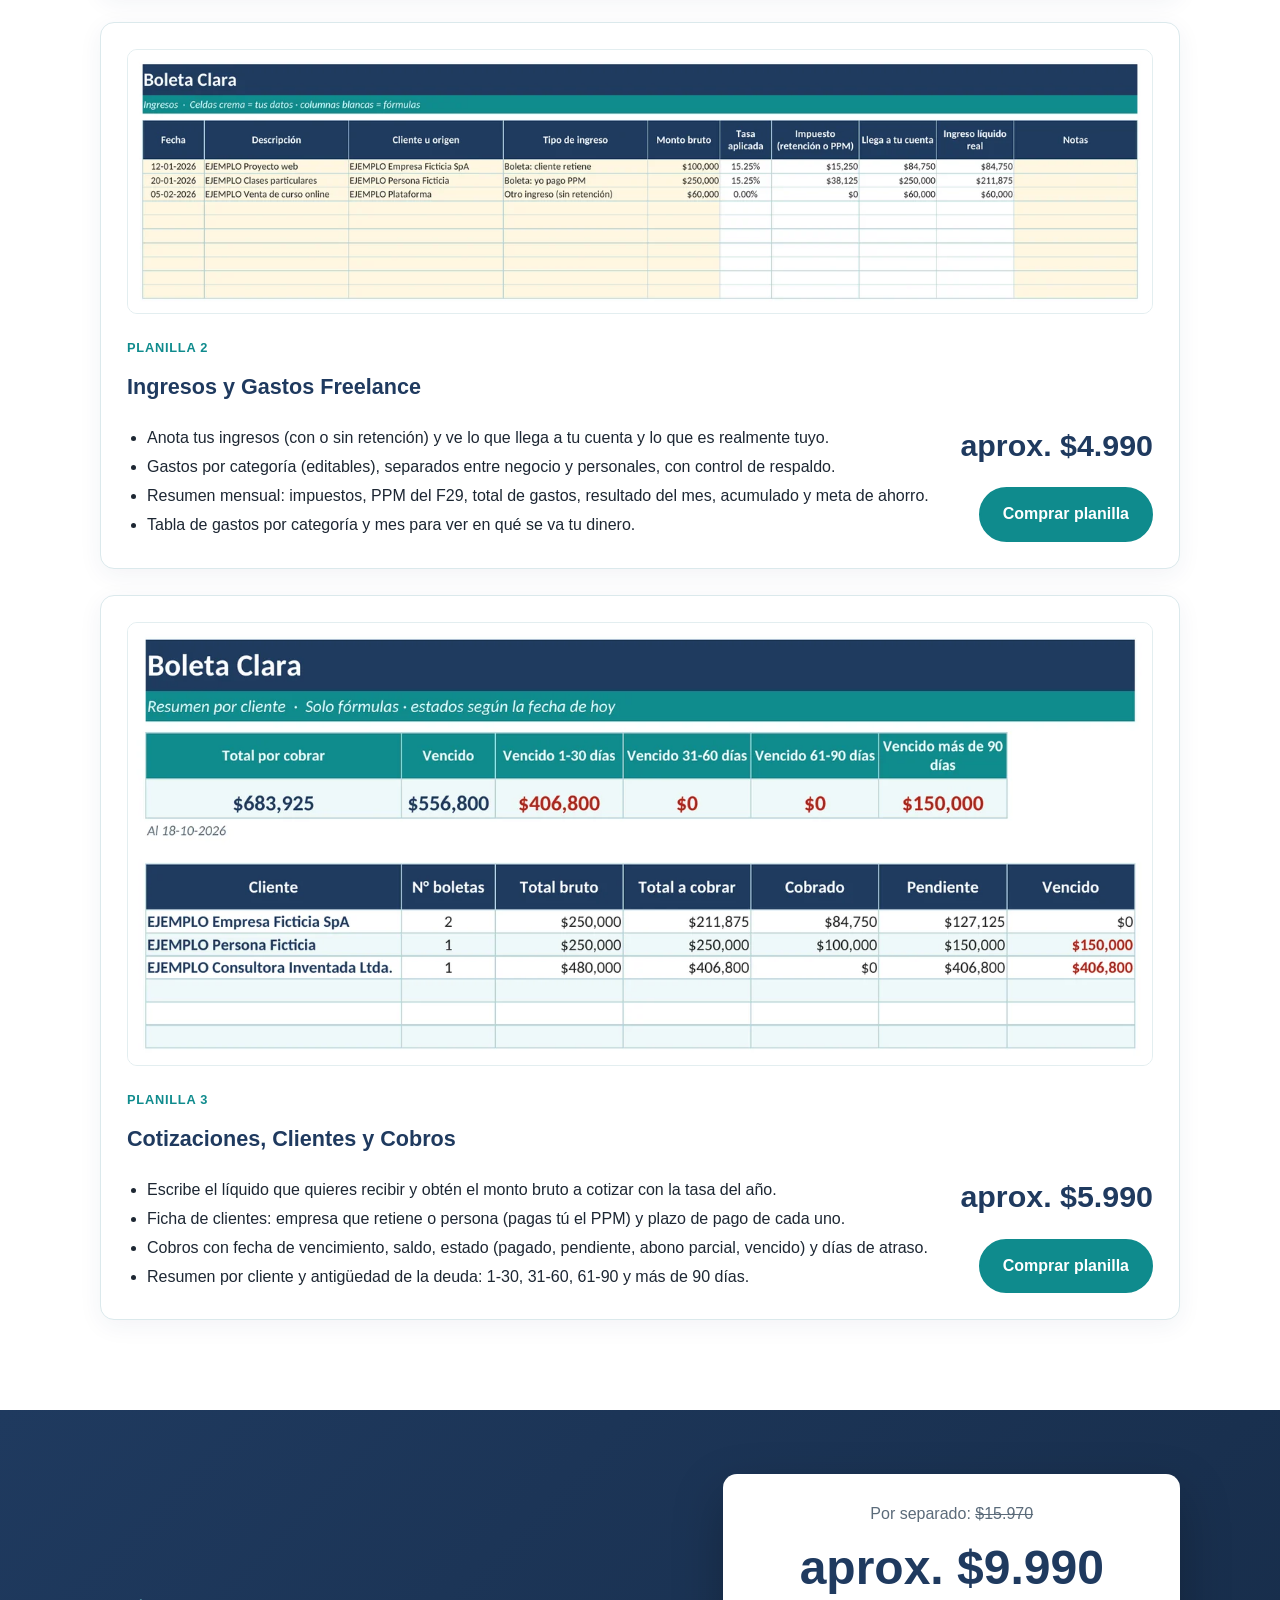
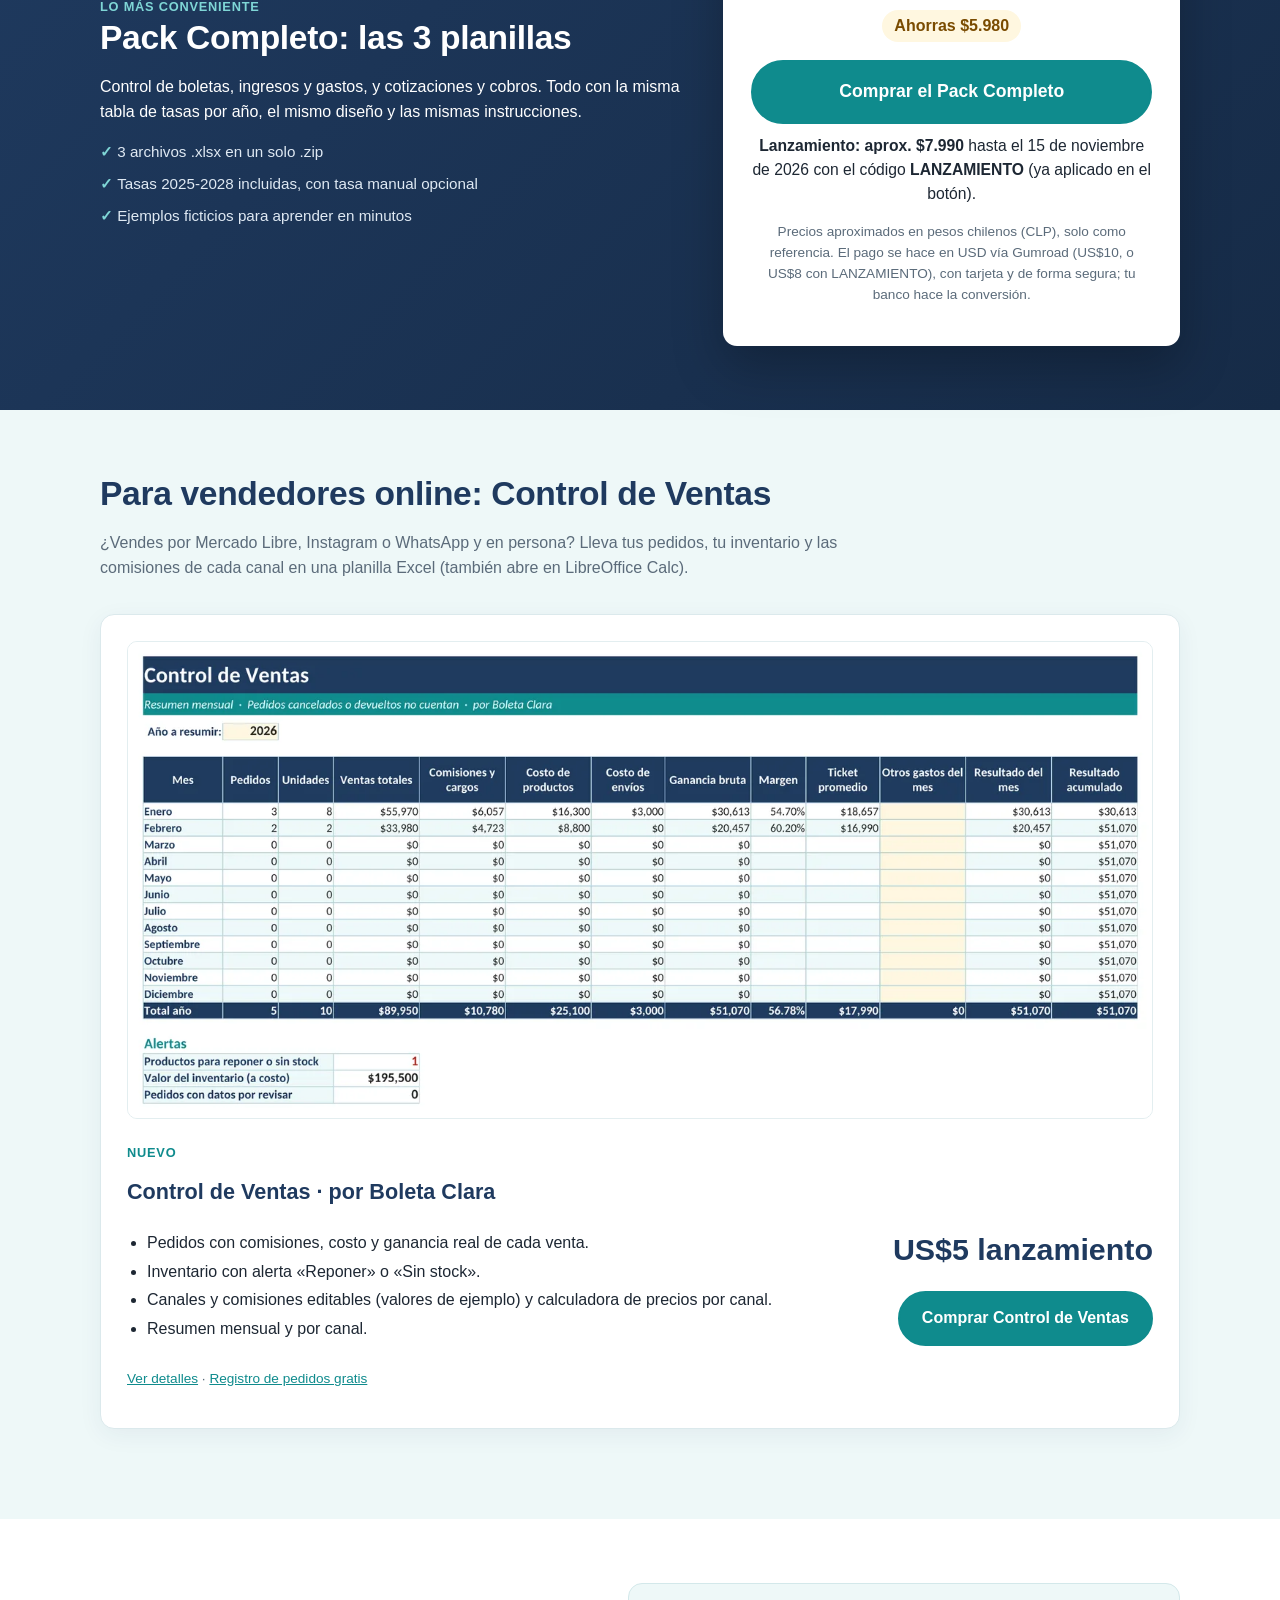
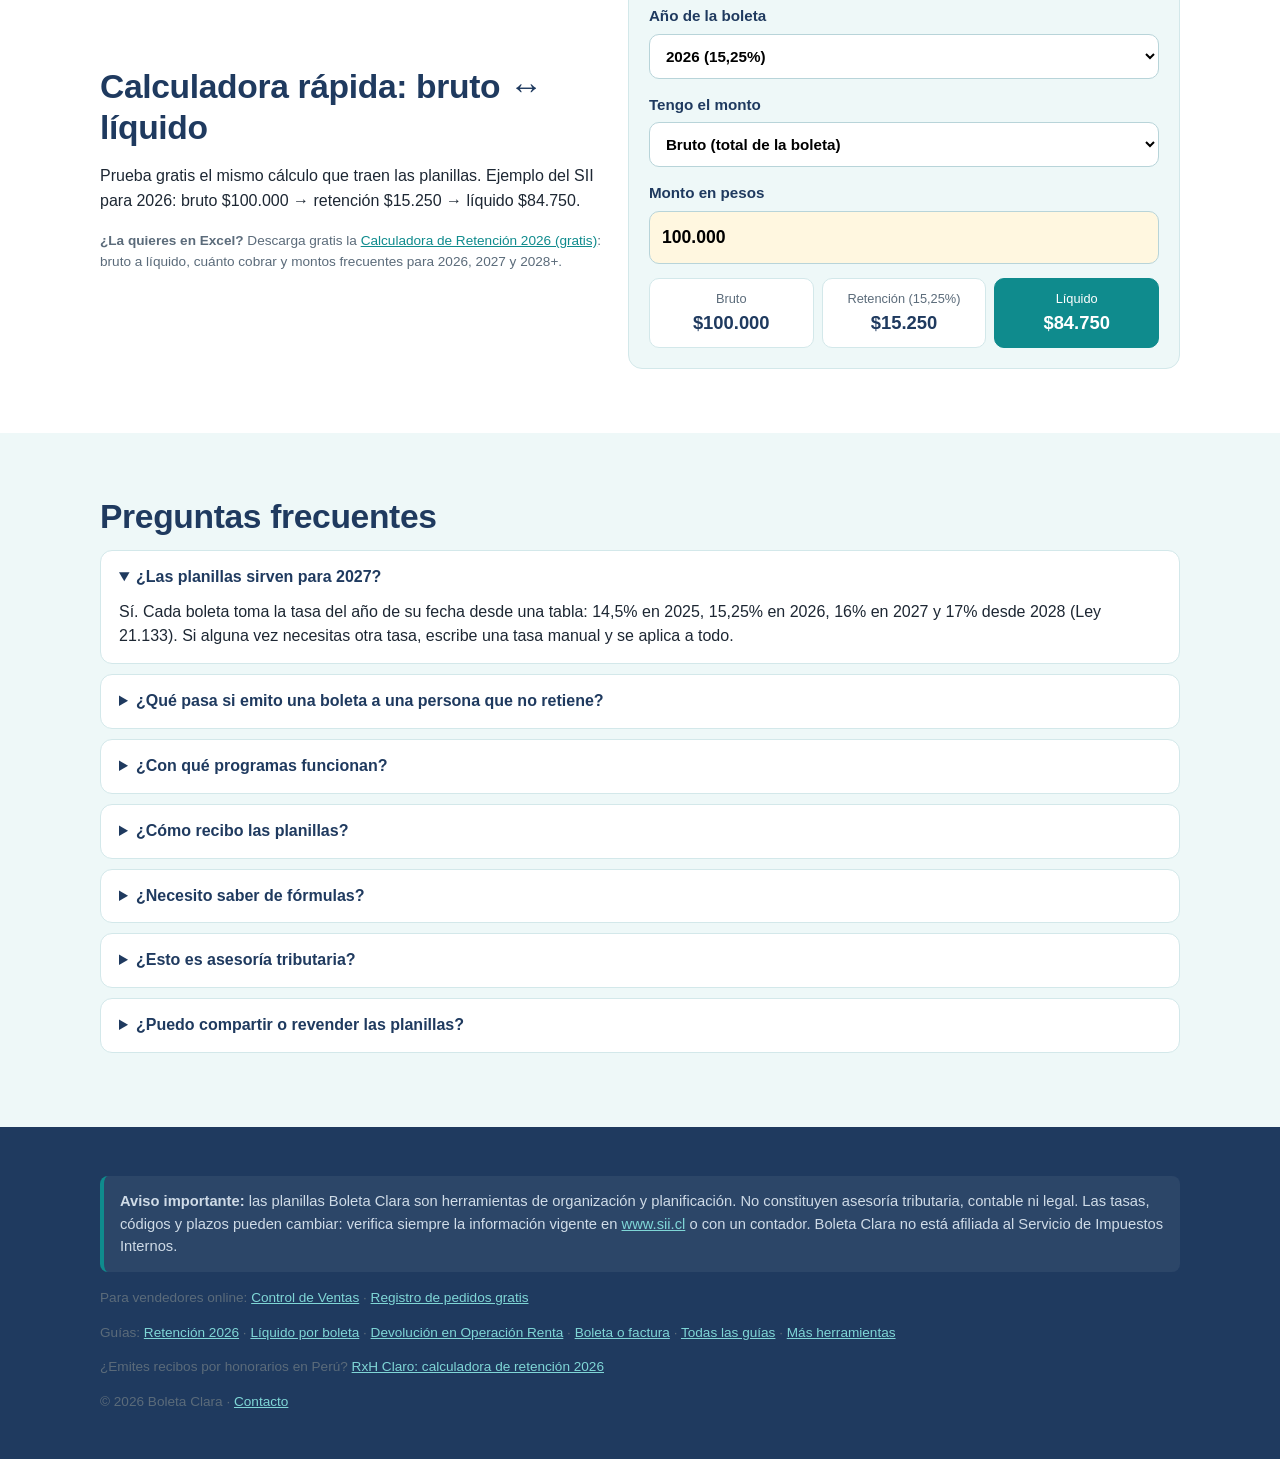
==== commit 0f429ecf: "Add Peru RxH Claro footer cross-link on Boleta Clara home" ====
--- a/index.html
+++ b/index.html
@@ -224,7 +224,7 @@
       <h2>Preguntas frecuentes</h2>
       <details open><summary>¿Las planillas sirven para 2027?</summary><p>Sí. Cada boleta toma la tasa del año de su fecha desde una tabla: 14,5% en 2025, 15,25% en 2026, 16% en 2027 y 17% desde 2028 (Ley 21.133). Si alguna vez necesitas otra tasa, escribe una tasa manual y se aplica a todo.</p></details>
       <details><summary>¿Qué pasa si emito una boleta a una persona que no retiene?</summary><p>Marcas «Yo pago PPM». La planilla separa ese monto y lo suma en el resumen mensual como PPM a declarar y pagar en tu Formulario 29 (código 152).</p></details>
-      <details><summary>¿Con qué programas funcionan?</summary><p>Son archivos .xlsx sin macros, hechos para Microsoft Excel. También se abren en LibreOffice Calc y puedes subirlos a Google Sheets; algunos formatos pueden verse un poco distinto.</p></details>
+      <details><summary>¿Con qué programas funcionan?</summary><p>Son archivos .xlsx sin macros, hechos para Microsoft Excel. También se abren en LibreOffice Calc.</p></details>
       <details><summary>¿Cómo recibo las planillas?</summary><p>El pago se hace en Gumroad, en dólares (USD), y ahí mismo recibes el enlace de descarga, también por correo. Las planillas vienen con instrucciones en español y filas de ejemplo ficticias que puedes borrar.</p></details>
       <details><summary>¿Necesito saber de fórmulas?</summary><p>No. Escribes solo en las celdas color crema; las tasas, retenciones, resúmenes y estados se calculan solos.</p></details>
       <details><summary>¿Esto es asesoría tributaria?</summary><p>No. Son herramientas de organización y planificación. Revisa siempre la información vigente en <a href="https://www.sii.cl" rel="noopener" target="_blank">sii.cl</a> o con un contador antes de declarar o pagar impuestos.</p></details>
@@ -238,6 +238,7 @@
     <p class="disclaimer"><strong>Aviso importante:</strong> las planillas Boleta Clara son herramientas de organización y planificación. No constituyen asesoría tributaria, contable ni legal. Las tasas, códigos y plazos pueden cambiar: verifica siempre la información vigente en <a href="https://www.sii.cl" rel="noopener" target="_blank">www.sii.cl</a> o con un contador. Boleta Clara no está afiliada al Servicio de Impuestos Internos.</p>
     <p class="small">Para vendedores online: <a href="control-de-ventas/">Control de Ventas</a> · <a href="https://infinityproject.gumroad.com/l/control-de-ventas-gratis">Registro de pedidos gratis</a></p>
     <p class="small">Guías: <a href="guias/retencion-boleta-honorarios-2026/">Retención 2026</a> · <a href="guias/liquido-boleta-honorarios/">Líquido por boleta</a> · <a href="guias/devolucion-retencion-operacion-renta/">Devolución en Operación Renta</a> · <a href="guias/boleta-honorarios-vs-factura/">Boleta o factura</a> · <a href="guias/">Todas las guías</a> · <a href="https://infinityprojecthq.github.io/">Más herramientas</a></p>
+    <p class="small">¿Emites recibos por honorarios en Perú? <a href="https://infinityprojecthq.github.io/rxhclaro/">RxH Claro: calculadora de retención 2026</a></p>
     <p class="small">© <span id="y">2026</span> Boleta Clara · <a href="mailto:infinityprojecthq@gmail.com">Contacto</a></p>
   </div>
 </footer>
--- a/assets/styles.css
+++ b/assets/styles.css
@@ -77,3 +77,4 @@
 .guide__list li{margin:8px 0;font-size:1.1rem}
 
 .cv__fig{margin:22px 0}.cv__fig img{display:block;width:100%;height:auto;border:1px solid #dbe9ec;border-radius:10px}.cv__fig figcaption{padding:6px 2px 0}
+.answer{border-left:4px solid var(--navy,#1F3A5F);background:var(--cream);border-radius:8px;padding:12px 16px;margin:18px 0}.answer__k{font-weight:700;margin:0 0 4px;font-size:.9em;text-transform:uppercase;letter-spacing:.04em}.answer p{margin:0}.answer p+p{margin-top:6px}
